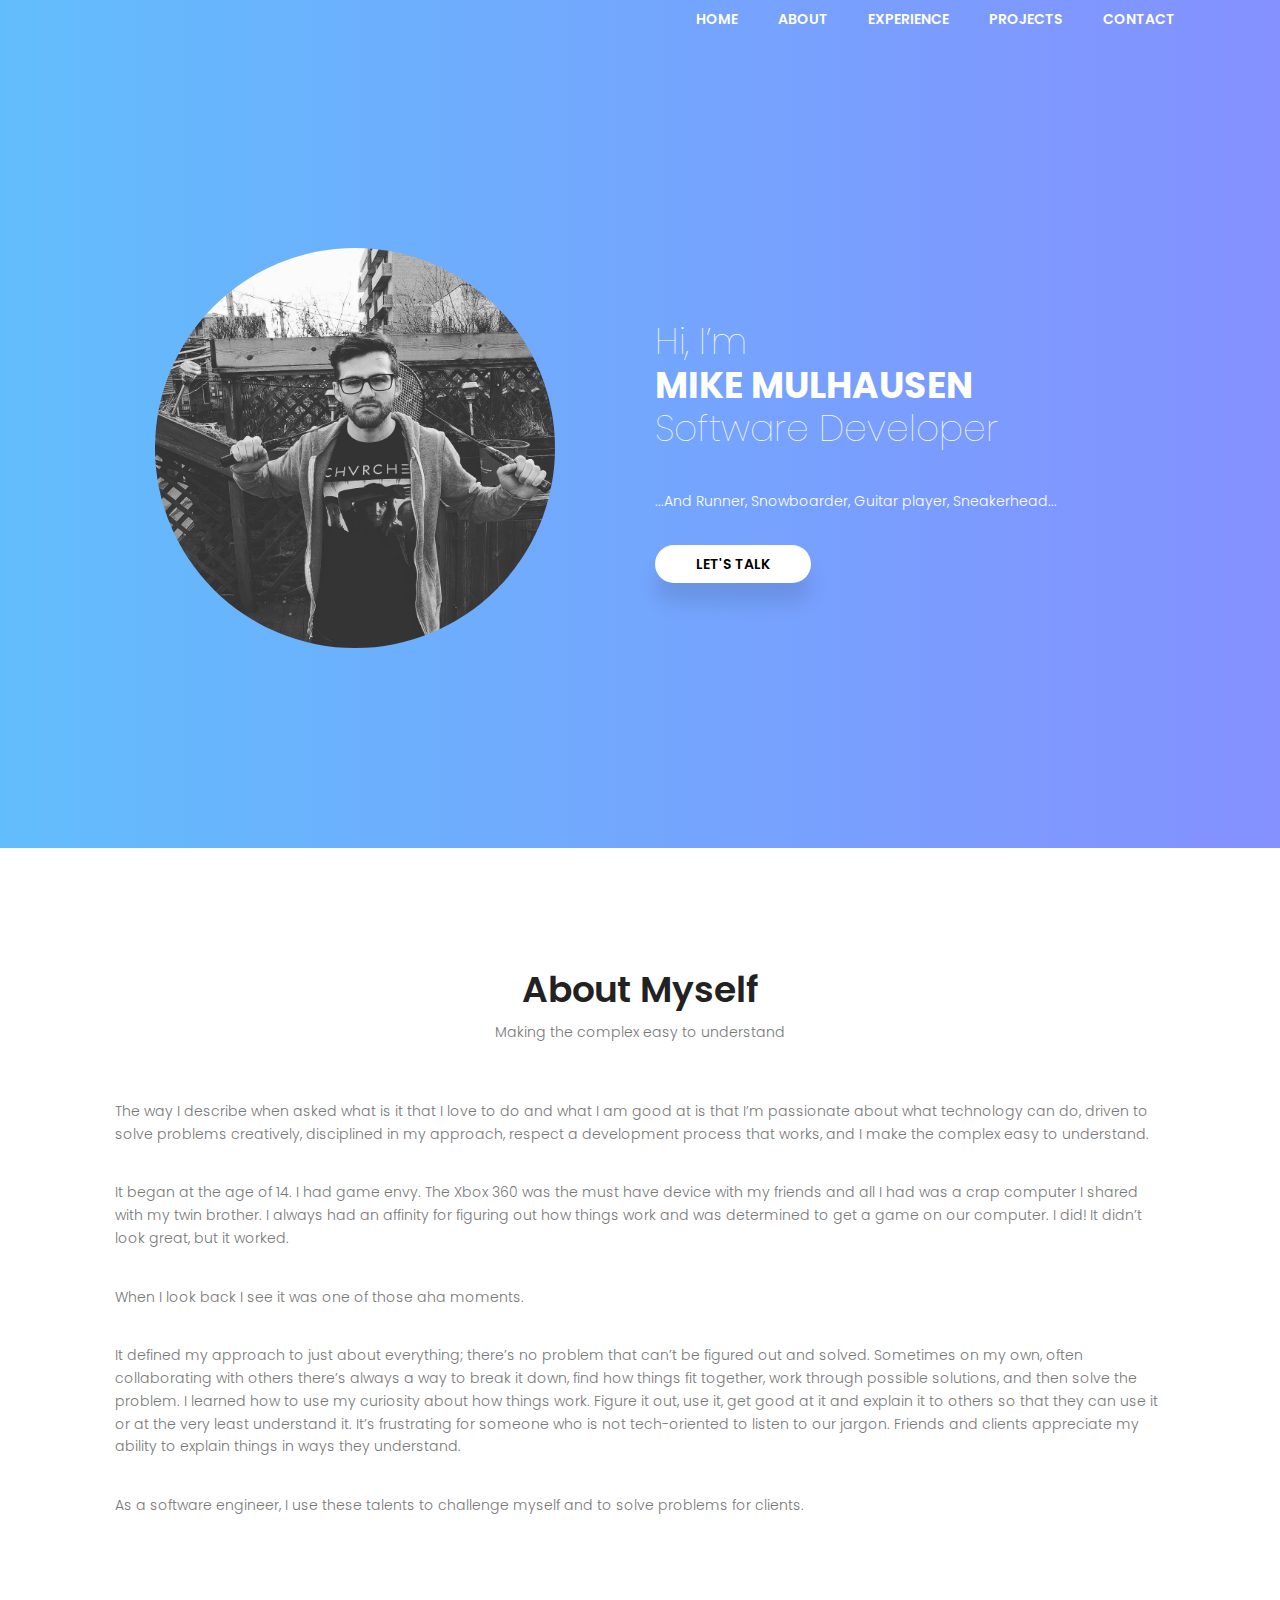
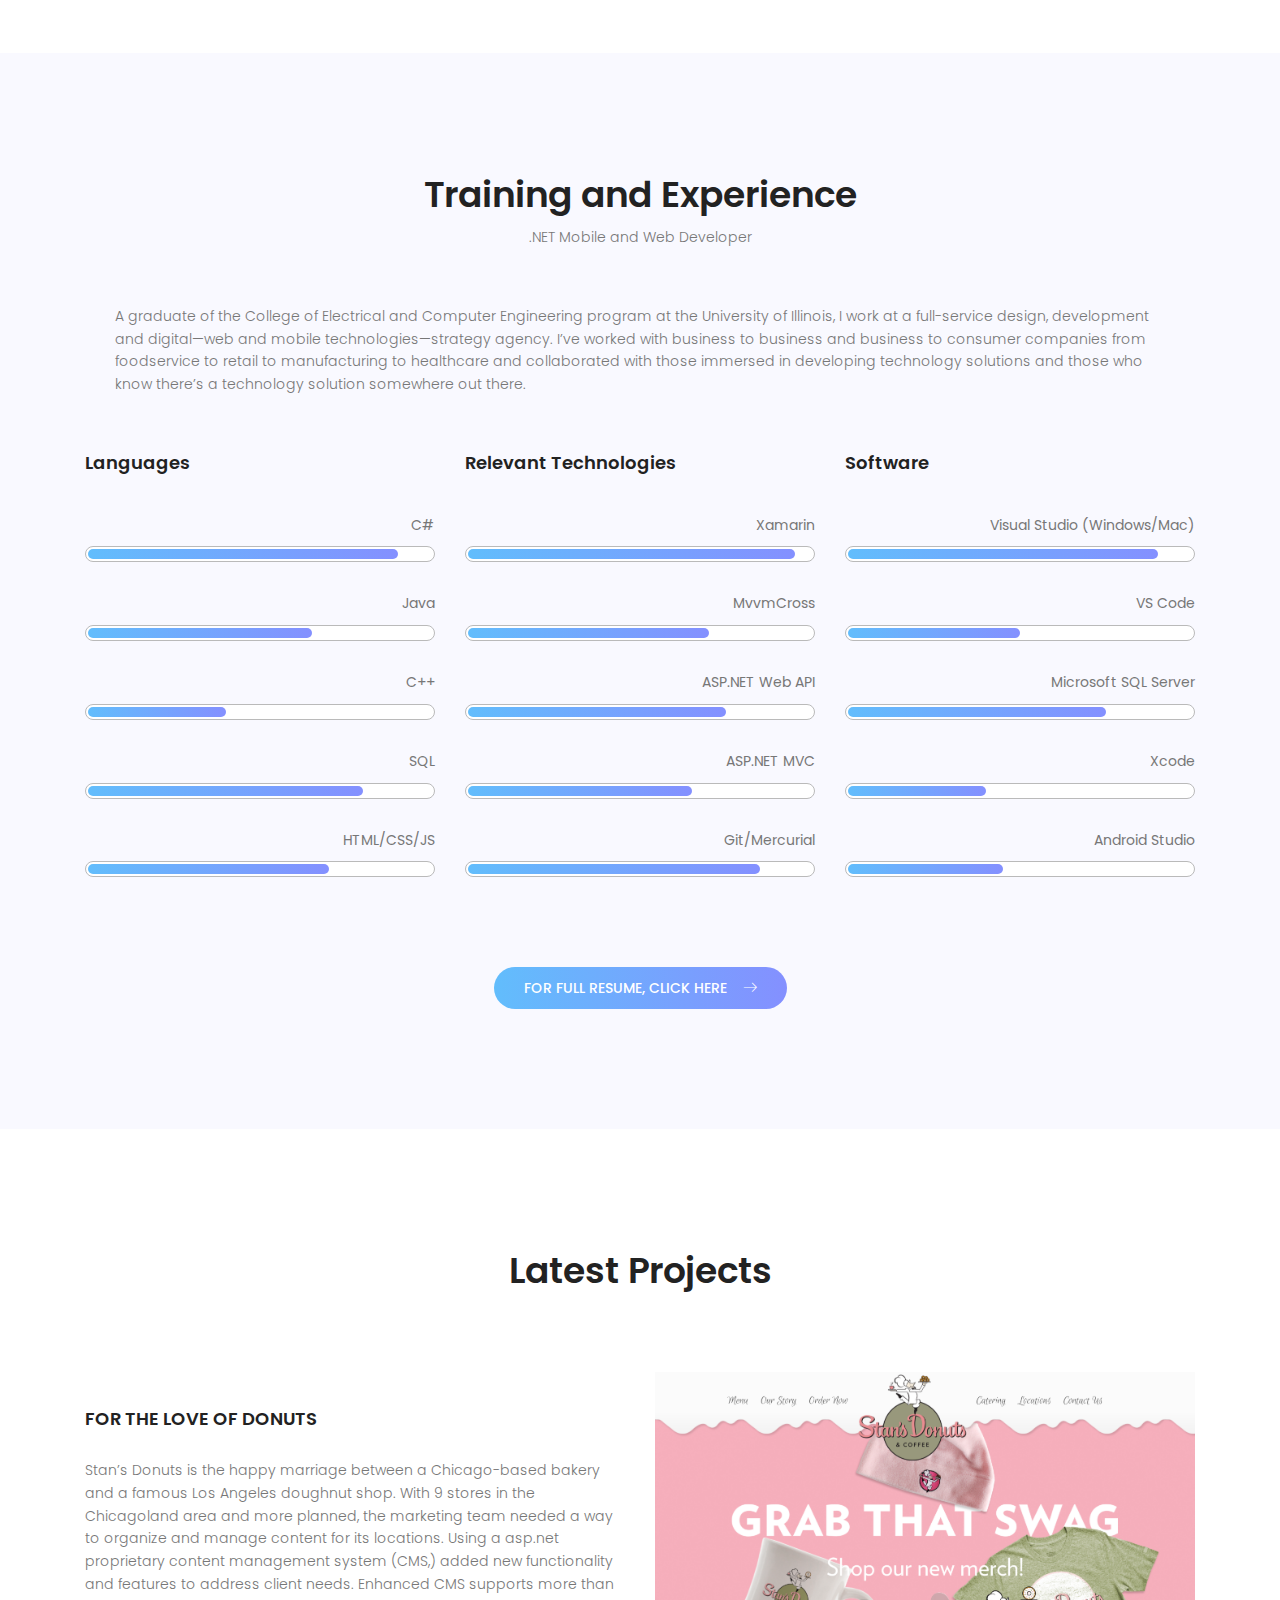
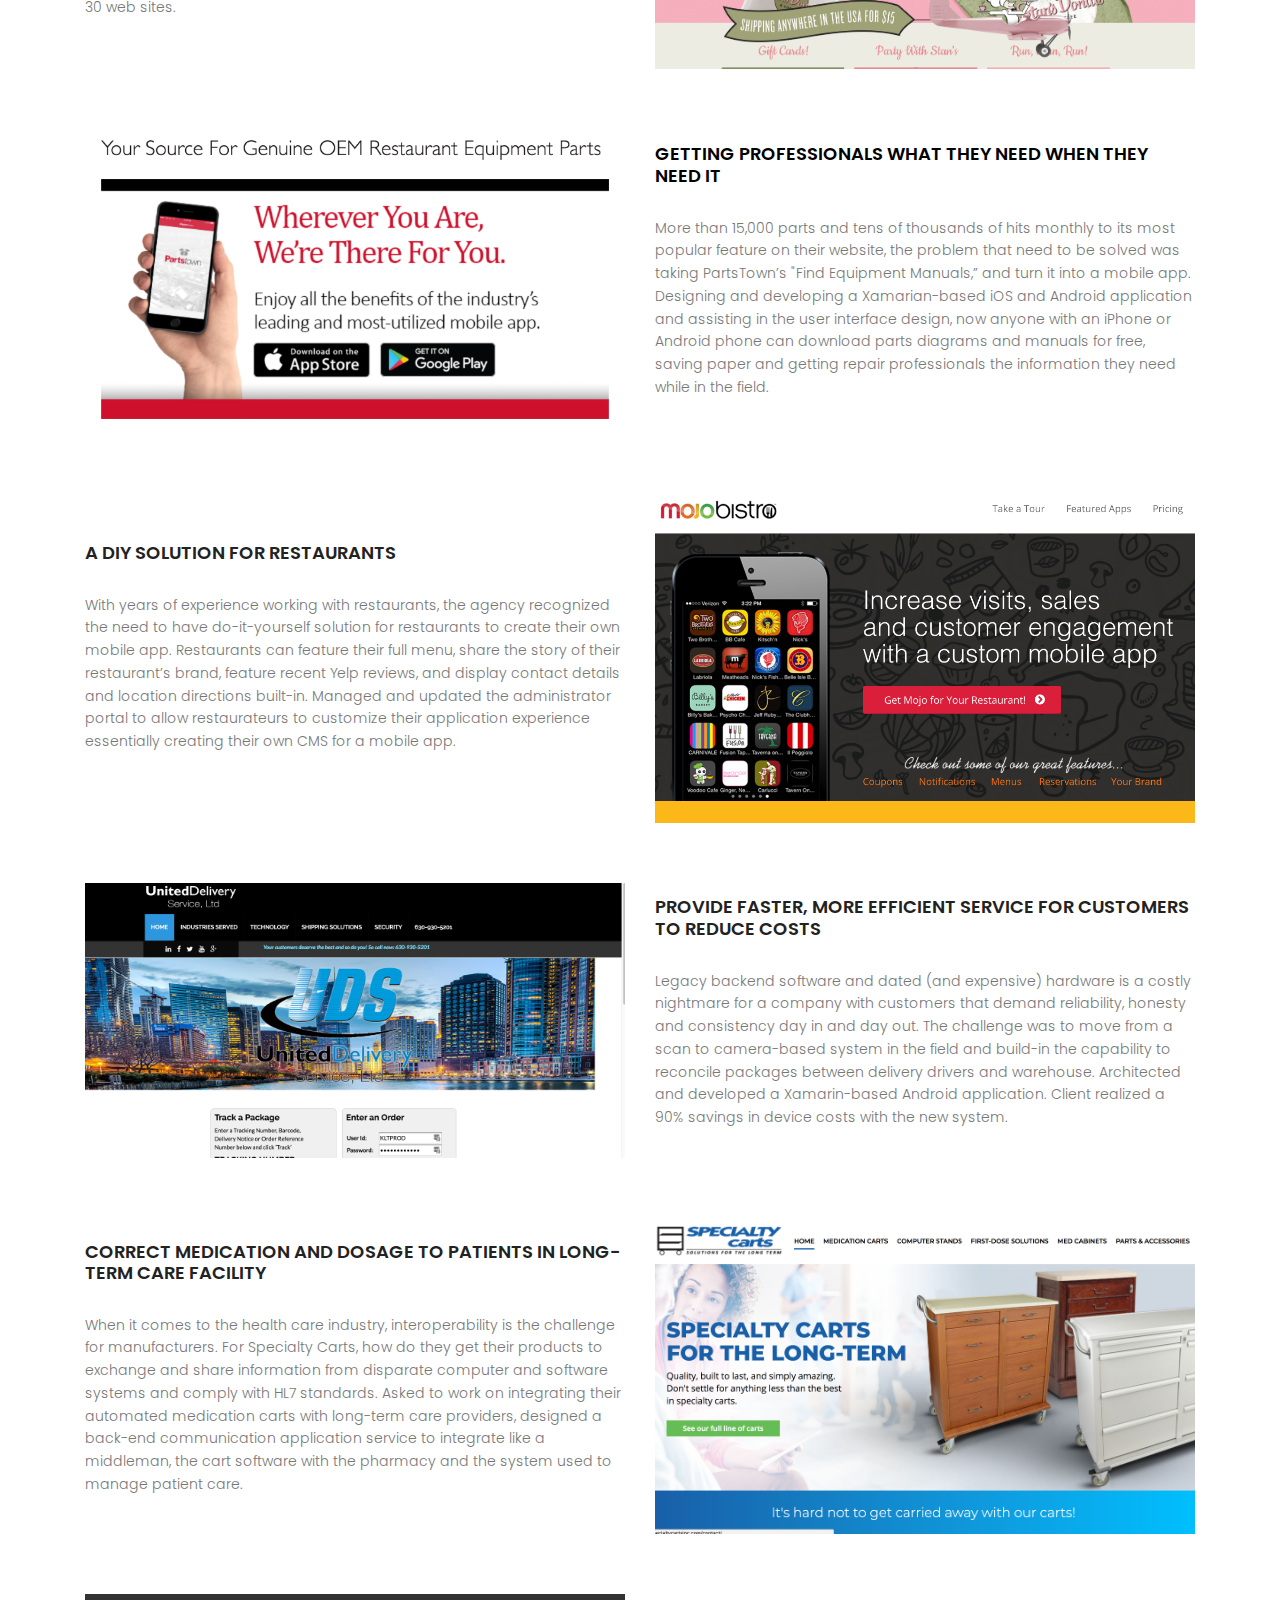
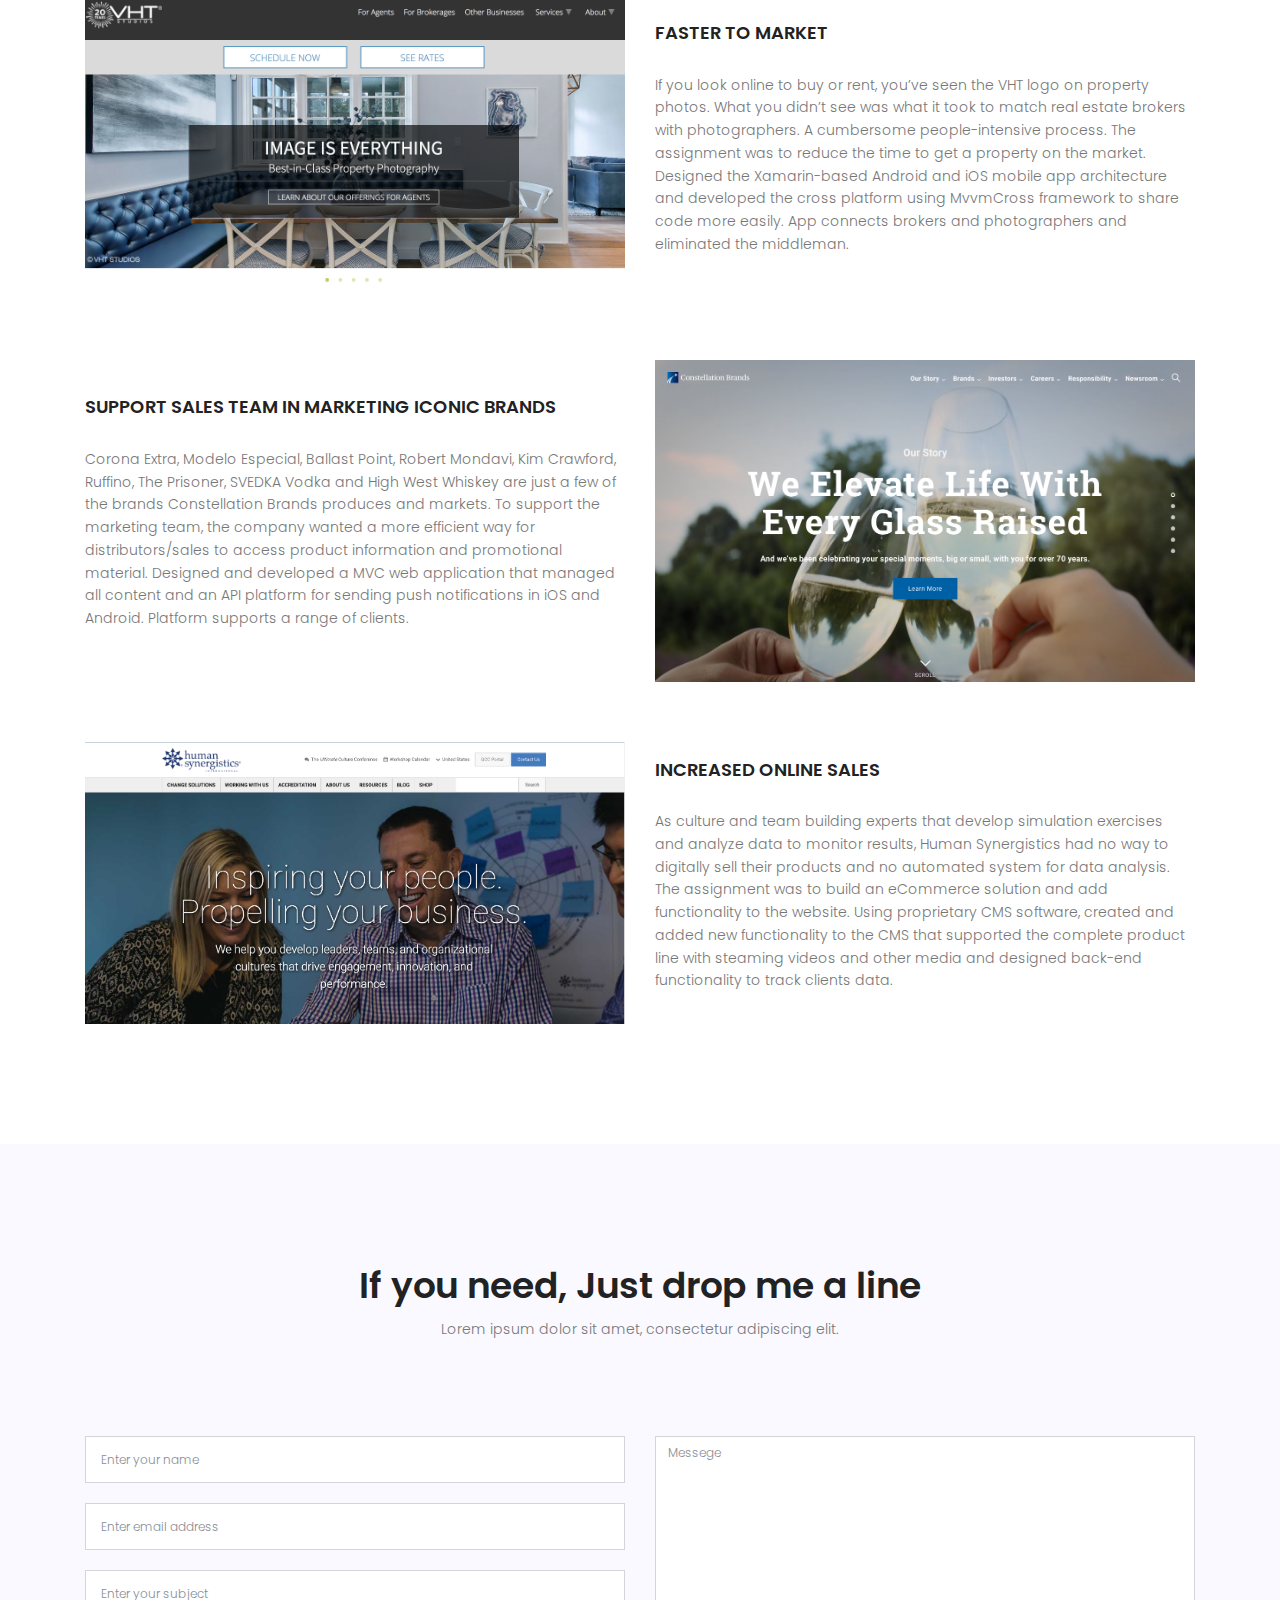
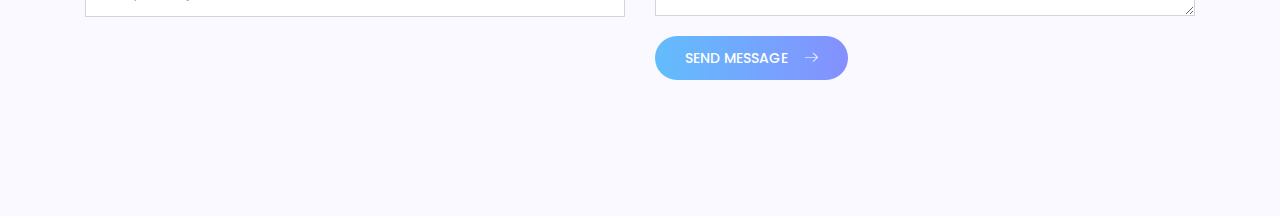
==== www/index.html @ 5121e42f "reorganize content and add app.yaml" ====
<!DOCTYPE html>
	<html lang="zxx" class="no-js">
	<head>
		<!-- Mobile Specific Meta -->
		<meta name="viewport" content="width=device-width, initial-scale=1, shrink-to-fit=no">
		<!-- Favicon-->
		<link rel="shortcut icon" href="img/fav.png">
		<!-- Author Meta -->
		<meta name="author" content="colorlib">
		<!-- Meta Description -->
		<meta name="description" content="">
		<!-- Meta Keyword -->
		<meta name="keywords" content="">
		<!-- meta character set -->
		<meta charset="UTF-8">
		<!-- Site Title -->
		<title>Resume</title>

		<link href="https://fonts.googleapis.com/css?family=Poppins:100,200,400,300,500,600,700" rel="stylesheet"> 
			<!--
			CSS
			============================================= -->
			<link rel="stylesheet" href="css/linearicons.css">
			<link rel="stylesheet" href="css/font-awesome.min.css">
			<link rel="stylesheet" href="css/bootstrap.css">
			<link rel="stylesheet" href="css/magnific-popup.css">
			<link rel="stylesheet" href="css/owl.carousel.css">
			<link rel="stylesheet" href="css/main.css">
		</head>
		<body>
			<!-- start banner Area -->
			<section class="banner-area" id="home">
				<!-- Start Header Area -->
				<header class="default-header">
					<nav class="navbar navbar-expand-lg  navbar-light">
						<div class="container">

<!--
							  <a class="navbar-brand" href="index.html">
							  	<img src="img/logo.png" alt="">
							  </a>
-->

							  <button class="navbar-toggler text-right" type="button" data-toggle="collapse" data-target="#navbarSupportedContent" aria-controls="navbarSupportedContent" aria-expanded="false" aria-label="Toggle navigation">
							    <span class="text-white lnr lnr-menu"></span>
							  </button>

							  <div class="collapse navbar-collapse justify-content-end align-items-center" id="navbarSupportedContent">
							    <ul class="navbar-nav">
									<li><a href="#home">Home</a></li>
									<li><a href="#about">About</a></li>
                                    <li><a href="#experience">Experience</a></li>
									<li><a href="#project">Projects</a></li>
									<li><a href="#contact">Contact</a></li>
								   <!-- Dropdown -->
<!--
								    <li class="dropdown">
								      <a class="dropdown-toggle" href="#" id="navbardrop" data-toggle="dropdown">
								        Pages
								      </a>
								      <div class="dropdown-menu">
								        <a class="dropdown-item" href="generic.html">Generic</a>
								        <a class="dropdown-item" href="elements.html">Elements</a>
								      </div>
								    </li>										
-->
							    </ul>
							  </div>						
						</div>
					</nav>
				</header>
				<!-- End Header Area -->				
			<div class="container">
				<div class="row justify-content-start align-items-center banner-main">
					<div class="col-lg-6 col-md-12 no-padding banner-right">
                        <div class="author-img" style="background-image: url(img/about2.jpg);"></div>
					</div>						
					<div class="col-lg-6 col-md-12 banner-left">
						<h1 class="text-white">
							Hi, I’m <br />
							<span>Mike Mulhausen</span>
                            <br />
							Software Developer					
						</h1>
						<p class="mx-auto text-white  mt-20 mb-40">
							...And Runner, Snowboarder, Guitar player, Sneakerhead...
						</p>
						<a href="#about" class="text-uppercase header-btn">Let's Talk</a>
					</div>
				</div>
			</div>
			</section>
			<!-- End banner Area -->	
			
			<!-- Start service Area -->

			<section class="service-area section-gap" id="about"> 
				<div class="container">
					<div class="row d-flex justify-content-center">
						<div class="menu-content pb-40 col-lg-8">
							<div class="title text-center">
								<h1 class="mb-10">About Myself</h1>
								<p>Making the complex easy to understand</p>
							</div>
						</div>
					</div>						
					<div class="row ml-30 mr-30">	
                        <p>
                            The way I describe when asked what is it that I love to do and what I am good at is that I’m passionate about what technology can do, driven to solve problems creatively, disciplined in my approach, respect a development process that works, and I make the complex easy to understand.
                        </p>
                        <p class="mt-20">
                            It began at the age of 14. I had game envy. The Xbox 360 was the must have device with my friends and all I had was a crap computer I shared with my twin brother. I always had an affinity for figuring out how things work and was determined to get a game on our computer. I did! It didn’t look great, but it worked.
                        </p>
                        <p class="mt-20">
                            When I look back I see it was one of those aha moments.
                        </p>
                        <p class="mt-20">
                            It defined my approach to just about everything; there’s no problem that can’t be figured out and solved. Sometimes on my own, often collaborating with others there’s always a way to break it down, find how things fit together, work through possible solutions, and then solve the problem. I learned how to use my curiosity about how things work. Figure it out, use it, get good at it and explain it to others so that they can use it or at the very least understand it. It’s frustrating for someone who is not tech-oriented to listen to our jargon. Friends and clients appreciate my ability to explain things in ways they understand.
                        </p>
                        <p class="mt-20">
                            As a software engineer, I use these talents to challenge myself and to solve problems for clients.
                        </p>
					</div>
				</div>	
			</section>

			<!-- End service Area -->
			
			<!-- Start about Area -->
			<section class="about-area section-gap" id="experience">
				<div class="container">
					<div class="row d-flex justify-content-center">
						<div class="menu-content pb-40 col-lg-8">
							<div class="title text-center">
								<h1 class="mb-10">Training and Experience</h1>
								<p>.NET Mobile and Web Developer</p>
							</div>
						</div>
					</div>
                    <div class="row pb-40 ml-30 mr-30">
                        <p>
                            A graduate of the College of Electrical and Computer Engineering program at the University of Illinois, I work at a full-service design, development and digital—web and mobile technologies—strategy agency. I’ve worked with business to business and business to consumer companies from foodservice to retail to manufacturing to healthcare and collaborated with those immersed in developing technology solutions and those who know there’s a technology solution somewhere out there.
                        </p>
                    </div>
					<div class="row pb-40">
						<div class="col-lg-4 about-left">
							
							<h4 class="pb-40">Languages</h4>
				                <div class="skillbar" data-percent="90%">
				                    <div class="skill-bar-percent">C#</div>
				                    <div class="skillwrap">
				                    	<div class="skillbar-bar" style="width: 90%;"></div>
				                    </div>
				                </div>

				                <div class="skillbar" data-percent="65%">
				                    <div class="skill-bar-percent">Java</div>
				                    <div class="skillwrap">
				                    	<div class="skillbar-bar" style="width: 65%;"></div>
									</div>
				                </div>

				                <div class="skillbar" data-percent="40%">
				                    <div class="skill-bar-percent">C++</div>
				                    <div class="skillwrap">
				                    	<div class="skillbar-bar" style="width: 40%;"></div>
									</div>
				                </div>

				                <div class="skillbar" data-percent="80%">
				                    <div class="skill-bar-percent">SQL</div>
				                    <div class="skillwrap">
				                    	<div class="skillbar-bar" style="width: 80%;"></div>
									</div>
				                </div>

				                <div class="skillbar" data-percent="70%">
				                    <div class="skill-bar-percent">HTML/CSS/JS</div>
				                    <div class="skillwrap">
				                    	<div class="skillbar-bar" style="width: 70%;"></div>
									</div>
				                </div>				                
						</div>
                        <div class="col-lg-4 about-left">
							<h4 class="pb-40">Relevant Technologies</h4>
				                <div class="skillbar" data-percent="95%">
				                    <div class="skill-bar-percent">Xamarin</div>
				                    <div class="skillwrap">
				                    	<div class="skillbar-bar" style="width: 95%;"></div>
				                    </div>
				                </div>

				                <div class="skillbar" data-percent="70%">
				                    <div class="skill-bar-percent">MvvmCross</div>
				                    <div class="skillwrap">
				                    	<div class="skillbar-bar" style="width: 70%;"></div>
									</div>
				                </div>

				                <div class="skillbar" data-percent="75%">
				                    <div class="skill-bar-percent">ASP.NET Web API</div>
				                    <div class="skillwrap">
				                    	<div class="skillbar-bar" style="width: 75%;"></div>
									</div>
				                </div>

				                <div class="skillbar" data-percent="65%">
				                    <div class="skill-bar-percent">ASP.NET MVC</div>
				                    <div class="skillwrap">
				                    	<div class="skillbar-bar" style="width: 65%;"></div>
									</div>
				                </div>

				                <div class="skillbar" data-percent="85%">
				                    <div class="skill-bar-percent">Git/Mercurial</div>
				                    <div class="skillwrap">
				                    	<div class="skillbar-bar" style="width: 85%;"></div>
									</div>
				                </div>				                
						</div>
                        <div class="col-lg-4 about-left">
							<h4 class="pb-40">Software</h4>
				                <div class="skillbar" data-percent="90%">
				                    <div class="skill-bar-percent">Visual Studio (Windows/Mac)</div>
				                    <div class="skillwrap">
				                    	<div class="skillbar-bar" style="width: 90%;"></div>
				                    </div>
				                </div>

				                <div class="skillbar" data-percent="50%">
				                    <div class="skill-bar-percent">VS Code</div>
				                    <div class="skillwrap">
				                    	<div class="skillbar-bar" style="width: 50%;"></div>
									</div>
				                </div>

				                <div class="skillbar" data-percent="75%">
				                    <div class="skill-bar-percent">Microsoft SQL Server</div>
				                    <div class="skillwrap">
				                    	<div class="skillbar-bar" style="width: 75%;"></div>
									</div>
				                </div>

				                <div class="skillbar" data-percent="40%">
				                    <div class="skill-bar-percent">Xcode</div>
				                    <div class="skillwrap">
				                    	<div class="skillbar-bar" style="width: 40%;"></div>
									</div>
				                </div>

				                <div class="skillbar" data-percent="45%">
				                    <div class="skill-bar-percent">Android Studio</div>
				                    <div class="skillwrap">
				                    	<div class="skillbar-bar" style="width: 45%;"></div>
									</div>
				                </div>				                
						</div>
<!--
						<div class="col-lg-6 about-right justify-content-end d-flex">
							<div class="myself-wrap">
								<img class="img-fluid" src="img/about-img.jpg" alt="">
								<div class="desc">
									<h4>Tonnie Johnson</h4>
									<p class="pb-10">Interactive Designer</p>
									<p><span class="lnr lnr-phone"></span> (012) +88 017 635 9754</p>
									<p><span class="lnr lnr-envelope"></span> tonnie_johnson@gmail.com</p>
									<a class="mt-30 text-uppercase talk-btn" href="#">Hire Me</span></a>
								</div>
							</div>
						</div>
-->
					</div>
                    <div class="row justify-content-center">
                        <a href="Mike_Mulhausen_web_resume.pdf" class="primary-btn mt-20">For full resume, Click here<span class="lnr lnr-arrow-right"></span></a>
                    </div>
				</div>	
			</section>
			<!-- End about Area -->
			
			<!-- Start qualification Area -->
<!--
			<section class="qualification-area pt-100 pb-80">
				<div class="container">
					<div class="row d-flex justify-content-center">
						<div class="menu-content pb-20 col-lg-8">
							<div class="title text-center">
								<h1 class="mb-10">My Qualifications</h1>
								<p>Lorem ipsum dolor sit amet, consectetur adipiscing elit.</p>
							</div>
						</div>
					</div>							
					<div class="row d-flex justify-content-center">
						<div class="col-lg-12 col-md-12 qty-left">
							<div class="single-qly">
								<h3 class="text-uppercase">KeyLimeTie</h3>
								<p>June 2013 to Present</p>
								<h4 class="pt-20 pb-20">Software Engineer</h4>
								<p>
									Lorem ipsum dolor sit amet, consectetur adipiscing elit, sed do eiusmod tempor incididunt ut labore et dolore magna aliqua.
								</p>							
							</div>
							<div class="btm-border d-block mx-auto"></div>								
							<div class="single-qly">
								<h4 class="pb-20">Bachelors in Computer Engineering</h4>
								<p><b>Session</b>: 2009-13</p>															
							</div>								
						</div>					
					</div>
				</div>	
			</section>
-->
			<!-- End qualification Area -->
			
			<!-- Start project Area -->
			<section class="project-area section-gap" id="project">
				<div class="container">
					<div class="row d-flex justify-content-center">
						<div class="menu-content pb-70 col-lg-8">
							<div class="title text-center">
								<h1 class="mb-10">Latest Projects</h1>
							</div>
						</div>
					</div>					
					<div class="row single-project pb-60">
                        <div class="col-lg-6 my-auto">
                            <h4 class="pb-30">FOR THE LOVE OF DONUTS</h4>
                            <p>
                                Stan’s Donuts is the happy marriage between a Chicago-based bakery and a famous Los Angeles doughnut shop. With 9 stores in the Chicagoland area and more planned, the marketing team needed a way to organize and manage content for its locations. Using a asp.net proprietary content management system (CMS,) added new functionality and features to address client needs. Enhanced CMS supports more than 30 web sites. 
                            </p>
                        </div>
                        <div class="col-lg-6">
                            <img class="img-fluid" src="img/stans.png" alt="">
                        </div>
                    </div>
                    <div class="row flex-column-reverse flex-lg-row single-project pb-60">
                        <div class="col-lg-6">
                            <img class="img-fluid" src="img/partstown.png" alt="">
                        </div>
                        <div class="col-lg-6 my-auto">
                            <h4 class="pb-30"><a href="#">GETTING PROFESSIONALS WHAT THEY NEED WHEN THEY NEED IT</a></h4>
                            <p>
                                More than 15,000 parts and tens of thousands of hits monthly to its most popular feature on their website, the problem that need to be solved was taking PartsTown’s "Find Equipment Manuals,” and turn it into a mobile app. Designing and developing a Xamarian-based iOS and Android application and assisting in the user interface design, now anyone with an iPhone or Android phone can download parts diagrams and manuals for free, saving paper and getting repair professionals the information they need while in the field. 
                            </p>
                        </div>
                    </div>
                    <div class="row single-project pb-60">
                        <div class="col-lg-6 my-auto">
                            <h4 class="pb-30">A DIY SOLUTION FOR RESTAURANTS</h4>
                            <p>
                                With years of experience working with restaurants, the agency recognized the need to have do-it-yourself solution for restaurants to create their own mobile app. Restaurants can feature their full menu, share the story of their restaurant’s brand, feature recent Yelp reviews, and display contact details and location directions built-in. Managed and updated the administrator portal to allow restaurateurs to customize their application experience essentially creating their own CMS for a mobile app. 
                            </p>
                        </div>
                        <div class="col-lg-6">
                            <img class="img-fluid" src="img/mojo.png" alt="">
                        </div>
                    </div>
                    <div class="row flex-column-reverse flex-lg-row single-project pb-60">
                        <div class="col-lg-6">
                            <img class="img-fluid" src="img/uds.png" alt="">
                        </div>
                        <div class="col-lg-6 my-auto">
                            <h4 class="pb-30">PROVIDE FASTER, MORE EFFICIENT SERVICE FOR CUSTOMERS TO REDUCE COSTS</h4>
                            <p>
                                Legacy backend software and dated (and expensive) hardware is a costly nightmare for a company with customers that demand reliability, honesty and consistency day in and day out. The challenge was to move from a scan to camera-based system in the field and build-in the capability to reconcile packages between delivery drivers and warehouse. Architected and developed a Xamarin-based Android application.  Client realized a 90% savings in device costs with the new system.
                            </p>
                        </div>
                    </div>
                    <div class="row single-project pb-60">
                        <div class="col-lg-6 my-auto">
                            <h4 class="pb-30">CORRECT MEDICATION AND DOSAGE TO PATIENTS IN LONG-TERM CARE FACILITY</h4>
                            <p>
                                When it comes to the health care industry, interoperability is the challenge for manufacturers. For Specialty Carts, how do they get their products to exchange and share information from disparate computer and software systems and comply with HL7 standards. Asked to work on integrating their automated medication carts with long-term care providers, designed a back-end communication application service to integrate like a middleman, the cart software with the pharmacy and the system used to manage patient care. 
                            </p>
                        </div>
                        <div class="col-lg-6">
                            <img class="img-fluid" src="img/specialty.png" alt="">
                        </div>
                    </div>
                    <div class="row flex-column-reverse flex-lg-row single-project pb-60">
                        <div class="col-lg-6">
                            <img class="img-fluid" src="img/vht.png" alt="">
                        </div>
                        <div class="col-lg-6 my-auto">
                            <h4 class="pb-30">FASTER TO MARKET</h4>
                            <p>
                                If you look online to buy or rent, you’ve seen the VHT logo on property photos. What you didn’t see was what it took to match real estate brokers with photographers. A cumbersome people-intensive process. The assignment was to reduce the time to get a property on the market. Designed the Xamarin-based Android and iOS mobile app architecture and developed the cross platform using MvvmCross framework to share code more easily. App connects brokers and photographers and eliminated the middleman. 
                            </p>
                        </div>
                    </div>
                    <div class="row single-project pb-60">
                        <div class="col-lg-6 my-auto">
                            <h4 class="pb-30">SUPPORT SALES TEAM IN MARKETING ICONIC BRANDS</h4>
                            <p>
                                Corona Extra, Modelo Especial, Ballast Point, Robert Mondavi, Kim Crawford, Ruffino, The Prisoner, SVEDKA Vodka and High West Whiskey are just a few of the brands Constellation Brands produces and markets. To support the marketing team, the company wanted a more efficient way for distributors/sales to access product information and promotional material. Designed and developed a MVC web application that managed all content and an API platform for sending push notifications in iOS and Android. Platform supports a range of clients. 
                            </p>
                        </div>
                        <div class="col-lg-6">
                            <img class="img-fluid" src="img/constellation.png" alt="">
                        </div>
                    </div>
                    <div class="row flex-column-reverse flex-lg-row single-project">
                        <div class="col-lg-6">
                            <img class="img-fluid" src="img/hsi.png" alt="">
                        </div>
                        <div class="col-lg-6 my-auto">
                            <h4 class="pb-30">INCREASED ONLINE SALES</h4>
                            <p>
                                As culture and team building experts that develop simulation exercises and analyze data to monitor results, Human Synergistics had no way to digitally sell their products and no automated system for data analysis. The assignment was to build an eCommerce solution and add functionality to the website. Using proprietary CMS software, created and added new functionality to the CMS that supported the complete product line with steaming videos and other media and designed back-end functionality to track clients data. 
                            </p>
                        </div>
                    </div>
<!--
                    <div class="row">
						<div class="col-lg-6 project-left">
							<div class="single-project align-middle pb-100">
								<img class="img-fluid" src="img/uds.png" alt="">
								<h4 class="pt-100 pb-30"><a href="#">United Delivery Service Android App</a></h4>
								<p>
									Using Xamarin, I architected and developed an Android application for the delivery company UDS to replace their legacy scanner devices. Not only is it faster and more efficient than the legacy appliction, but it helped reduce device costs by 90%.
								</p>
							</div>
							<div class="single-project">
								<img class="img-fluid" src="img/partstown.png" alt="">
								<h4 class="pt-100 pb-30"><a href="#">Parts Town iOS/Android App</a></h4>
								<p>
									Parts Town is an OEM parts reseller and distributor that wanted to move to the mobile space. I helped build their Android and iOS app that allowed their customers to search and buy parts for their restaurant equipment. This application has been dowloaded by more than 10,000 users.
								</p>
							</div>							
						</div>
						<div class="col-lg-6 project-right">
							<div class="single-project">
								<h4 class="pt-30 pb-30"><a href="#">Stan's Donuts Website</a></h4>
								<p class=" pb-100">
									Stan's Donuts is a Chicago based bakery with 9 locations in the area. My job was to manage their website, adding new functionality and features to meet the client's needs.  
								</p>								
								<img class="img-fluid" src="img/stans.png" alt="">
							</div>
							<div class="single-project">
								<h4 class="pt-100 pb-30"><a href="#">Human Synergistics Shop</a></h4>
								<p class=" pb-30">
									Human Synergistics needed a digital platform to sell their products. I built a custom ecommerce solution using our proprietary CMS to support their product line, which included streaming videos.
								</p>
								<img class="img-fluid" src="img/hsi.png" alt="">								
							</div>								
						</div>
					</div>
-->
				</div>	
			</section>
			<!-- End project Area -->
			
			<!-- Start feature Area -->
<!--
			<section class="feature-area pt-100">
				<div class="container">
					<div class="row d-flex justify-content-center">
						<div class="menu-content pb-70 col-lg-8">
							<div class="title text-center">
								<h1 class="mb-10">Some Features that Made us Unique</h1>
								<p>Who are in extremely love with eco friendly system.</p>
							</div>
						</div>
					</div>						
					<div class="row">
						<div class="col-lg-4 col-md-6 ">
							<div class="single-feature mb-30">
								<div class="title d-flex flex-row pb-20">
									<span class="lnr lnr-user"></span>
									<h4><a href="#">Expert Technicians</a></h4>
								</div>
								<p>
									Usage of the Internet is becoming more common due to rapid advancement of technology and power.
								</p>							
							</div>							
						</div>
						<div class="col-lg-4 col-md-6 ">
							<div class="single-feature mb-30">
								<div class="title d-flex flex-row pb-20">
									<span class="lnr lnr-license"></span>
									<h4><a href="#">Professional Service</a></h4>
								</div>
								<p>
									Usage of the Internet is becoming more common due to rapid advancement of technology and power.
								</p>							
							</div>							
						</div>
						<div class="col-lg-4 col-md-6 ">
							<div class="single-feature mb-30">
								<div class="title d-flex flex-row pb-20">
									<span class="lnr lnr-phone"></span>
									<h4><a href="#">Great Support</a></h4>
								</div>
								<p>
									Usage of the Internet is becoming more common due to rapid advancement of technology and power.
								</p>							
							</div>							
						</div>
						<div class="col-lg-4 col-md-6 ">
							<div class="single-feature">
								<div class="title d-flex flex-row pb-20">
									<span class="lnr lnr-rocket"></span>
									<h4><a href="#">Technical Skills</a></h4>
								</div>
								<p>
									Usage of the Internet is becoming more common due to rapid advancement of technology and power.
								</p>							
							</div>							
						</div>
						<div class="col-lg-4 col-md-6 ">
							<div class="single-feature">
								<div class="title d-flex flex-row pb-20">
									<span class="lnr lnr-diamond"></span>
									<h4><a href="#">Highly Recomended</a></h4>
								</div>
								<p>
									Usage of the Internet is becoming more common due to rapid advancement of technology and power.
								</p>							
							</div>							
						</div>
						<div class="col-lg-4 col-md-6 ">
							<div class="single-feature">
								<div class="title d-flex flex-row pb-20">
									<span class="lnr lnr-bubble"></span>
									<h4><a href="#">Positive Reviews</a></h4>
								</div>
								<p>
									Usage of the Internet is becoming more common due to rapid advancement of technology and power.
								</p>							
							</div>							
						</div>																					
					</div>
				</div>	
			</section>
-->
			<!-- End feature Area -->
							
			<!-- start contact Area -->		
			<section class="contact-area section-gap" id="contact">
				<div class="container">
					<div class="row d-flex justify-content-center">
						<div class="menu-content pb-20 col-lg-8">
							<div class="title text-center">
								<h1 class="mb-10">If you need, Just drop me a line</h1>
								<p>Lorem ipsum dolor sit amet, consectetur adipiscing elit.</p>
							</div>
						</div>
					</div>										
					<form class="form-area mt-60" id="myForm" action="mail.php" method="post" class="contact-form text-right">
						<div class="row">	
						<div class="col-lg-6 form-group">
							<input name="name" placeholder="Enter your name" onfocus="this.placeholder = ''" onblur="this.placeholder = 'Enter your name'" class="common-input mb-20 form-control" required="" type="text">
						
							<input name="email" placeholder="Enter email address" pattern="[A-Za-z0-9._%+-]+@[A-Za-z0-9.-]+\.[A-Za-z]{1,63}$" onfocus="this.placeholder = ''" onblur="this.placeholder = 'Enter email address'" class="common-input mb-20 form-control" required="" type="email">

							<input name="subject" placeholder="Enter your subject" onfocus="this.placeholder = ''" onblur="this.placeholder = 'Enter your subject'" class="common-input mb-20 form-control" required="" type="text">
						</div>
						<div class="col-lg-6 form-group">
							<textarea class="common-textarea mt-10 form-control" name="message" placeholder="Messege" onfocus="this.placeholder = ''" onblur="this.placeholder = 'Messege'" required=""></textarea>
							<button class="primary-btn mt-20">Send Message<span class="lnr lnr-arrow-right"></span></button>
							<div class="alert-msg">								
						</div>
						</div></div>
					</form>						
					
				</div>	
			</section>
			<!-- end contact Area -->		
			
			<!-- start footer Area -->		
<!--
			<footer class="footer-area section-gap">
				<div class="container">
					<div class="row">
						<div class="col-lg-5  col-md-6 col-sm-6">
							<div class="single-footer-widget">
								<h6>About Us</h6>
								<p>
									Lorem ipsum dolor sit amet, consectetur adipisicing elit, sed do eiusmod tempor incididunt ut labore dolore magna aliqua.
								</p>

            		<p class="footer-text">Copyright &copy;<script>document.write(new Date().getFullYear());</script> All rights reserved | This template is made with <i class="fa fa-heart-o" aria-hidden="true"></i> by <a href="https://colorlib.com" target="_blank">Colorlib</a></p>

							</div>
						</div>
						<div class="col-lg-5  col-md-6 col-sm-6">
							<div class="single-footer-widget">
								<h6>Newsletter</h6>
								<p>Stay update with our latest</p>
								<div class="" id="mc_embed_signup">

										<form target="_blank" novalidate="true" action="https://spondonit.us12.list-manage.com/subscribe/post?u=1462626880ade1ac87bd9c93a&amp;id=92a4423d01" method="get" class="form-inline">

										<div class="d-flex flex-row">

											<input class="form-control" name="EMAIL" placeholder="Enter Email" onfocus="this.placeholder = ''" onblur="this.placeholder = 'Enter Email '" required="" type="email">


				                            	<button class="click-btn btn btn-default"><i class="fa fa-long-arrow-right" aria-hidden="true"></i></button>
				                            	<div style="position: absolute; left: -5000px;">
													<input name="b_36c4fd991d266f23781ded980_aefe40901a" tabindex="-1" value="" type="text">
												</div>
				                          	
											 <div class="col-lg-4 col-md-4">
												<button class="bb-btn btn"><span class="lnr lnr-arrow-right"></span></button>
											</div>  
										</div>		
										<div class="info"></div>
										</form>
								</div>
								</div>
						</div>							
						<div class="col-lg-2 col-md-6 col-sm-6 social-widget">
							<div class="single-footer-widget">
								<h6>Follow Us</h6>
								<p>Let us be social</p>
								<div class="footer-social d-flex align-items-center">
									<a href="#"><i class="fa fa-facebook"></i></a>
									<a href="#"><i class="fa fa-twitter"></i></a>
									<a href="#"><i class="fa fa-dribbble"></i></a>
									<a href="#"><i class="fa fa-behance"></i></a>
								</div>
							</div>
						</div>							
					</div>
				</div>
			</footer>	
-->
			<!-- End footer Area -->			

			<script src="js/vendor/jquery-2.2.4.min.js"></script>
			<script src="https://cdnjs.cloudflare.com/ajax/libs/popper.js/1.11.0/umd/popper.min.js" integrity="sha384-b/U6ypiBEHpOf/4+1nzFpr53nxSS+GLCkfwBdFNTxtclqqenISfwAzpKaMNFNmj4" crossorigin="anonymous"></script>
			<script src="js/vendor/bootstrap.min.js"></script>
			<script src="js/jquery.ajaxchimp.min.js"></script>
			<script src="js/jquery.magnific-popup.min.js"></script>
			<script src="js/parallax.min.js"></script>			
			<script src="js/owl.carousel.min.js"></script>			
			<script src="js/jquery.sticky.js"></script>

			<script src="js/main.js"></script>	
		</body>
	</html>
---- www/css/linearicons.css ----
@font-face {
	font-family: 'Linearicons-Free';
	src:url('../fonts/Linearicons-Free.eot?w118d');
	src:url('../fonts/Linearicons-Free.eot?#iefixw118d') format('embedded-opentype'),
		url('../fonts/Linearicons-Free.woff2?w118d') format('woff2'),
		url('../fonts/Linearicons-Free.woff?w118d') format('woff'),
		url('../fonts/Linearicons-Free.ttf?w118d') format('truetype'),
		url('../fonts/Linearicons-Free.svg?w118d#Linearicons-Free') format('svg');
	font-weight: normal;
	font-style: normal;
}

.lnr {
	font-family: 'Linearicons-Free';
	speak: none;
	font-style: normal;
	font-weight: normal;
	font-variant: normal;
	text-transform: none;
	line-height: 1;

	/* Better Font Rendering =========== */
	-webkit-font-smoothing: antialiased;
	-moz-osx-font-smoothing: grayscale;
}

.lnr-home:before {
	content: "\e800";
}
.lnr-apartment:before {
	content: "\e801";
}
.lnr-pencil:before {
	content: "\e802";
}
.lnr-magic-wand:before {
	content: "\e803";
}
.lnr-drop:before {
	content: "\e804";
}
.lnr-lighter:before {
	content: "\e805";
}
.lnr-poop:before {
	content: "\e806";
}
.lnr-sun:before {
	content: "\e807";
}
.lnr-moon:before {
	content: "\e808";
}
.lnr-cloud:before {
	content: "\e809";
}
.lnr-cloud-upload:before {
	content: "\e80a";
}
.lnr-cloud-download:before {
	content: "\e80b";
}
.lnr-cloud-sync:before {
	content: "\e80c";
}
.lnr-cloud-check:before {
	content: "\e80d";
}
.lnr-database:before {
	content: "\e80e";
}
.lnr-lock:before {
	content: "\e80f";
}
.lnr-cog:before {
	content: "\e810";
}
.lnr-trash:before {
	content: "\e811";
}
.lnr-dice:before {
	content: "\e812";
}
.lnr-heart:before {
	content: "\e813";
}
.lnr-star:before {
	content: "\e814";
}
.lnr-star-half:before {
	content: "\e815";
}
.lnr-star-empty:before {
	content: "\e816";
}
.lnr-flag:before {
	content: "\e817";
}
.lnr-envelope:before {
	content: "\e818";
}
.lnr-paperclip:before {
	content: "\e819";
}
.lnr-inbox:before {
	content: "\e81a";
}
.lnr-eye:before {
	content: "\e81b";
}
.lnr-printer:before {
	content: "\e81c";
}
.lnr-file-empty:before {
	content: "\e81d";
}
.lnr-file-add:before {
	content: "\e81e";
}
.lnr-enter:before {
	content: "\e81f";
}
.lnr-exit:before {
	content: "\e820";
}
.lnr-graduation-hat:before {
	content: "\e821";
}
.lnr-license:before {
	content: "\e822";
}
.lnr-music-note:before {
	content: "\e823";
}
.lnr-film-play:before {
	content: "\e824";
}
.lnr-camera-video:before {
	content: "\e825";
}
.lnr-camera:before {
	content: "\e826";
}
.lnr-picture:before {
	content: "\e827";
}
.lnr-book:before {
	content: "\e828";
}
.lnr-bookmark:before {
	content: "\e829";
}
.lnr-user:before {
	content: "\e82a";
}
.lnr-users:before {
	content: "\e82b";
}
.lnr-shirt:before {
	content: "\e82c";
}
.lnr-store:before {
	content: "\e82d";
}
.lnr-cart:before {
	content: "\e82e";
}
.lnr-tag:before {
	content: "\e82f";
}
.lnr-phone-handset:before {
	content: "\e830";
}
.lnr-phone:before {
	content: "\e831";
}
.lnr-pushpin:before {
	content: "\e832";
}
.lnr-map-marker:before {
	content: "\e833";
}
.lnr-map:before {
	content: "\e834";
}
.lnr-location:before {
	content: "\e835";
}
.lnr-calendar-full:before {
	content: "\e836";
}
.lnr-keyboard:before {
	content: "\e837";
}
.lnr-spell-check:before {
	content: "\e838";
}
.lnr-screen:before {
	content: "\e839";
}
.lnr-smartphone:before {
	content: "\e83a";
}
.lnr-tablet:before {
	content: "\e83b";
}
.lnr-laptop:before {
	content: "\e83c";
}
.lnr-laptop-phone:before {
	content: "\e83d";
}
.lnr-power-switch:before {
	content: "\e83e";
}
.lnr-bubble:before {
	content: "\e83f";
}
.lnr-heart-pulse:before {
	content: "\e840";
}
.lnr-construction:before {
	content: "\e841";
}
.lnr-pie-chart:before {
	content: "\e842";
}
.lnr-chart-bars:before {
	content: "\e843";
}
.lnr-gift:before {
	content: "\e844";
}
.lnr-diamond:before {
	content: "\e845";
}
.lnr-linearicons:before {
	content: "\e846";
}
.lnr-dinner:before {
	content: "\e847";
}
.lnr-coffee-cup:before {
	content: "\e848";
}
.lnr-leaf:before {
	content: "\e849";
}
.lnr-paw:before {
	content: "\e84a";
}
.lnr-rocket:before {
	content: "\e84b";
}
.lnr-briefcase:before {
	content: "\e84c";
}
.lnr-bus:before {
	content: "\e84d";
}
.lnr-car:before {
	content: "\e84e";
}
.lnr-train:before {
	content: "\e84f";
}
.lnr-bicycle:before {
	content: "\e850";
}
.lnr-wheelchair:before {
	content: "\e851";
}
.lnr-select:before {
	content: "\e852";
}
.lnr-earth:before {
	content: "\e853";
}
.lnr-smile:before {
	content: "\e854";
}
.lnr-sad:before {
	content: "\e855";
}
.lnr-neutral:before {
	content: "\e856";
}
.lnr-mustache:before {
	content: "\e857";
}
.lnr-alarm:before {
	content: "\e858";
}
.lnr-bullhorn:before {
	content: "\e859";
}
.lnr-volume-high:before {
	content: "\e85a";
}
.lnr-volume-medium:before {
	content: "\e85b";
}
.lnr-volume-low:before {
	content: "\e85c";
}
.lnr-volume:before {
	content: "\e85d";
}
.lnr-mic:before {
	content: "\e85e";
}
.lnr-hourglass:before {
	content: "\e85f";
}
.lnr-undo:before {
	content: "\e860";
}
.lnr-redo:before {
	content: "\e861";
}
.lnr-sync:before {
	content: "\e862";
}
.lnr-history:before {
	content: "\e863";
}
.lnr-clock:before {
	content: "\e864";
}
.lnr-download:before {
	content: "\e865";
}
.lnr-upload:before {
	content: "\e866";
}
.lnr-enter-down:before {
	content: "\e867";
}
.lnr-exit-up:before {
	content: "\e868";
}
.lnr-bug:before {
	content: "\e869";
}
.lnr-code:before {
	content: "\e86a";
}
.lnr-link:before {
	content: "\e86b";
}
.lnr-unlink:before {
	content: "\e86c";
}
.lnr-thumbs-up:before {
	content: "\e86d";
}
.lnr-thumbs-down:before {
	content: "\e86e";
}
.lnr-magnifier:before {
	content: "\e86f";
}
.lnr-cross:before {
	content: "\e870";
}
.lnr-menu:before {
	content: "\e871";
}
.lnr-list:before {
	content: "\e872";
}
.lnr-chevron-up:before {
	content: "\e873";
}
.lnr-chevron-down:before {
	content: "\e874";
}
.lnr-chevron-left:before {
	content: "\e875";
}
.lnr-chevron-right:before {
	content: "\e876";
}
.lnr-arrow-up:before {
	content: "\e877";
}
.lnr-arrow-down:before {
	content: "\e878";
}
.lnr-arrow-left:before {
	content: "\e879";
}
.lnr-arrow-right:before {
	content: "\e87a";
}
.lnr-move:before {
	content: "\e87b";
}
.lnr-warning:before {
	content: "\e87c";
}
.lnr-question-circle:before {
	content: "\e87d";
}
.lnr-menu-circle:before {
	content: "\e87e";
}
.lnr-checkmark-circle:before {
	content: "\e87f";
}
.lnr-cross-circle:before {
	content: "\e880";
}
.lnr-plus-circle:before {
	content: "\e881";
}
.lnr-circle-minus:before {
	content: "\e882";
}
.lnr-arrow-up-circle:before {
	content: "\e883";
}
.lnr-arrow-down-circle:before {
	content: "\e884";
}
.lnr-arrow-left-circle:before {
	content: "\e885";
}
.lnr-arrow-right-circle:before {
	content: "\e886";
}
.lnr-chevron-up-circle:before {
	content: "\e887";
}
.lnr-chevron-down-circle:before {
	content: "\e888";
}
.lnr-chevron-left-circle:before {
	content: "\e889";
}
.lnr-chevron-right-circle:before {
	content: "\e88a";
}
.lnr-crop:before {
	content: "\e88b";
}
.lnr-frame-expand:before {
	content: "\e88c";
}
.lnr-frame-contract:before {
	content: "\e88d";
}
.lnr-layers:before {
	content: "\e88e";
}
.lnr-funnel:before {
	content: "\e88f";
}
.lnr-text-format:before {
	content: "\e890";
}
.lnr-text-format-remove:before {
	content: "\e891";
}
.lnr-text-size:before {
	content: "\e892";
}
.lnr-bold:before {
	content: "\e893";
}
.lnr-italic:before {
	content: "\e894";
}
.lnr-underline:before {
	content: "\e895";
}
.lnr-strikethrough:before {
	content: "\e896";
}
.lnr-highlight:before {
	content: "\e897";
}
.lnr-text-align-left:before {
	content: "\e898";
}
.lnr-text-align-center:before {
	content: "\e899";
}
.lnr-text-align-right:before {
	content: "\e89a";
}
.lnr-text-align-justify:before {
	content: "\e89b";
}
.lnr-line-spacing:before {
	content: "\e89c";
}
.lnr-indent-increase:before {
	content: "\e89d";
}
.lnr-indent-decrease:before {
	content: "\e89e";
}
.lnr-pilcrow:before {
	content: "\e89f";
}
.lnr-direction-ltr:before {
	content: "\e8a0";
}
.lnr-direction-rtl:before {
	content: "\e8a1";
}
.lnr-page-break:before {
	content: "\e8a2";
}
.lnr-sort-alpha-asc:before {
	content: "\e8a3";
}
.lnr-sort-amount-asc:before {
	content: "\e8a4";
}
.lnr-hand:before {
	content: "\e8a5";
}
.lnr-pointer-up:before {
	content: "\e8a6";
}
.lnr-pointer-right:before {
	content: "\e8a7";
}
.lnr-pointer-down:before {
	content: "\e8a8";
}
.lnr-pointer-left:before {
	content: "\e8a9";
}
---- www/css/main.css ----
/*--------------------------- Color variations ----------------------*/
/* Medium Layout: 1280px */
/* Tablet Layout: 768px */
/* Mobile Layout: 320px */
/* Wide Mobile Layout: 480px */
/* =================================== */
/*  Basic Style 
/* =================================== */
::-moz-selection {
  /* Code for Firefox */
  background-color: #8490ff;
  color: #fff;
}

::selection {
  background-color: #8490ff;
  color: #fff;
}

::-webkit-input-placeholder {
  /* WebKit, Blink, Edge */
  color: #777777;
  font-weight: 300;
}

:-moz-placeholder {
  /* Mozilla Firefox 4 to 18 */
  color: #777777;
  opacity: 1;
  font-weight: 300;
}

::-moz-placeholder {
  /* Mozilla Firefox 19+ */
  color: #777777;
  opacity: 1;
  font-weight: 300;
}

:-ms-input-placeholder {
  /* Internet Explorer 10-11 */
  color: #777777;
  font-weight: 300;
}

::-ms-input-placeholder {
  /* Microsoft Edge */
  color: #777777;
  font-weight: 300;
}

body {
  color: #777777;
  font-family: "Poppins", sans-serif;
  font-size: 14px;
  font-weight: 300;
  line-height: 1.625em;
  position: relative;
}

ol, ul {
  margin: 0;
  padding: 0;
  list-style: none;
}

select {
  display: block;
}

figure {
  margin: 0;
}

a {
  -webkit-transition: all 0.3s ease 0s;
  -moz-transition: all 0.3s ease 0s;
  -o-transition: all 0.3s ease 0s;
  transition: all 0.3s ease 0s;
}

iframe {
  border: 0;
}

a, a:focus, a:hover {
  text-decoration: none;
  outline: 0;
}

.btn.active.focus,
.btn.active:focus,
.btn.focus,
.btn.focus:active,
.btn:active:focus,
.btn:focus {
  text-decoration: none;
  outline: 0;
}

.card-panel {
  margin: 0;
  padding: 60px;
}

/**
 *  Typography
 *
 **/
.btn i, .btn-large i, .btn-floating i, .btn-large i, .btn-flat i {
  font-size: 1em;
  line-height: inherit;
}

.gray-bg {
  background: #f9f9ff;
}

h1, h2, h3,
h4, h5, h6 {
  font-family: "Poppins", sans-serif;
  color: #222222;
  line-height: 1.2em !important;
  margin-bottom: 0;
  margin-top: 0;
  font-weight: 600;
}

.h1, .h2, .h3,
.h4, .h5, .h6 {
  margin-bottom: 0;
  margin-top: 0;
  font-family: "Poppins", sans-serif;
  font-weight: 600;
  color: #222222;
}

h1, .h1 {
  font-size: 36px;
}

h2, .h2 {
  font-size: 30px;
}

h3, .h3 {
  font-size: 24px;
}

h4, .h4 {
  font-size: 18px;
}

h5, .h5 {
  font-size: 16px;
}

h6, .h6 {
  font-size: 14px;
  color: #222222;
}

td, th {
  border-radius: 0px;
}

/**
 * For modern browsers
 * 1. The space content is one way to avoid an Opera bug when the
 *    contenteditable attribute is included anywhere else in the document.
 *    Otherwise it causes space to appear at the top and bottom of elements
 *    that are clearfixed.
 * 2. The use of `table` rather than `block` is only necessary if using
 *    `:before` to contain the top-margins of child elements.
 */
.clear::before, .clear::after {
  content: " ";
  display: table;
}

.clear::after {
  clear: both;
}

.fz-11 {
  font-size: 11px;
}

.fz-12 {
  font-size: 12px;
}

.fz-13 {
  font-size: 13px;
}

.fz-14 {
  font-size: 14px;
}

.fz-15 {
  font-size: 15px;
}

.fz-16 {
  font-size: 16px;
}

.fz-18 {
  font-size: 18px;
}

.fz-30 {
  font-size: 30px;
}

.fz-48 {
  font-size: 48px !important;
}

.fw100 {
  font-weight: 100;
}

.fw300 {
  font-weight: 300;
}

.fw400 {
  font-weight: 400 !important;
}

.fw500 {
  font-weight: 500;
}

.f700 {
  font-weight: 700;
}

.fsi {
  font-style: italic;
}

.mt-10 {
  margin-top: 10px;
}

.mt-15 {
  margin-top: 15px;
}

.mt-20 {
  margin-top: 20px;
}

.mt-25 {
  margin-top: 25px;
}

.mt-30 {
  margin-top: 30px;
}

.mt-35 {
  margin-top: 35px;
}

.mt-40 {
  margin-top: 40px;
}

.mt-50 {
  margin-top: 50px;
}

.mt-60 {
  margin-top: 60px;
}

.mt-70 {
  margin-top: 70px;
}

.mt-80 {
  margin-top: 80px;
}

.mt-100 {
  margin-top: 100px;
}

.mt-120 {
  margin-top: 120px;
}

.mt-150 {
  margin-top: 150px;
}

.ml-0 {
  margin-left: 0 !important;
}

.ml-5 {
  margin-left: 5px !important;
}

.ml-10 {
  margin-left: 10px;
}

.ml-15 {
  margin-left: 15px;
}

.ml-20 {
  margin-left: 20px;
}

.ml-30 {
  margin-left: 30px;
}

.ml-50 {
  margin-left: 50px;
}

.mr-0 {
  margin-right: 0 !important;
}

.mr-5 {
  margin-right: 5px !important;
}

.mr-15 {
  margin-right: 15px;
}

.mr-10 {
  margin-right: 10px;
}

.mr-20 {
  margin-right: 20px;
}

.mr-30 {
  margin-right: 30px;
}

.mr-50 {
  margin-right: 50px;
}

.mb-0 {
  margin-bottom: 0px;
}

.mb-0-i {
  margin-bottom: 0px !important;
}

.mb-5 {
  margin-bottom: 5px;
}

.mb-10 {
  margin-bottom: 10px;
}

.mb-15 {
  margin-bottom: 15px;
}

.mb-20 {
  margin-bottom: 20px;
}

.mb-25 {
  margin-bottom: 25px;
}

.mb-30 {
  margin-bottom: 30px;
}

.mb-40 {
  margin-bottom: 40px;
}

.mb-50 {
  margin-bottom: 50px;
}

.mb-60 {
  margin-bottom: 60px;
}

.mb-70 {
  margin-bottom: 70px;
}

.mb-80 {
  margin-bottom: 80px;
}

.mb-90 {
  margin-bottom: 90px;
}

.mb-100 {
  margin-bottom: 100px;
}

.pt-0 {
  padding-top: 0px;
}

.pt-10 {
  padding-top: 10px;
}

.pt-15 {
  padding-top: 15px;
}

.pt-20 {
  padding-top: 20px;
}

.pt-25 {
  padding-top: 25px;
}

.pt-30 {
  padding-top: 30px;
}

.pt-40 {
  padding-top: 40px;
}

.pt-50 {
  padding-top: 50px;
}

.pt-60 {
  padding-top: 60px;
}

.pt-70 {
  padding-top: 70px;
}

.pt-80 {
  padding-top: 80px;
}

.pt-90 {
  padding-top: 90px;
}

.pt-100 {
  padding-top: 100px;
}

.pt-120 {
  padding-top: 120px;
}

.pt-150 {
  padding-top: 150px;
}

.pt-170 {
  padding-top: 170px;
}

.pb-0 {
  padding-bottom: 0px;
}

.pb-10 {
  padding-bottom: 10px;
}

.pb-15 {
  padding-bottom: 15px;
}

.pb-20 {
  padding-bottom: 20px;
}

.pb-25 {
  padding-bottom: 25px;
}

.pb-30 {
  padding-bottom: 30px;
}

.pb-40 {
  padding-bottom: 40px;
}

.pb-50 {
  padding-bottom: 50px;
}

.pb-60 {
  padding-bottom: 60px;
}

.pb-70 {
  padding-bottom: 70px;
}

.pb-80 {
  padding-bottom: 80px;
}

.pb-90 {
  padding-bottom: 90px;
}

.pb-100 {
  padding-bottom: 100px;
}

.pb-120 {
  padding-bottom: 120px;
}

.pb-150 {
  padding-bottom: 150px;
}

.pr-30 {
  padding-right: 30px;
}

.pl-30 {
  padding-left: 30px;
}

.pl-90 {
  padding-left: 90px;
}

.p-40 {
  padding: 40px;
}

.float-left {
  float: left;
}

.float-right {
  float: right;
}

.text-italic {
  font-style: italic;
}

.text-white {
  color: #fff;
}

.text-black {
  color: #000;
}

.transition {
  -webkit-transition: all 0.3s ease 0s;
  -moz-transition: all 0.3s ease 0s;
  -o-transition: all 0.3s ease 0s;
  transition: all 0.3s ease 0s;
}

.section-full {
  padding: 100px 0;
}

.section-half {
  padding: 75px 0;
}

.text-center {
  text-align: center;
}

.text-left {
  text-align: left;
}

.text-rigth {
  text-align: right;
}

.flex {
  display: -webkit-box;
  display: -webkit-flex;
  display: -moz-flex;
  display: -ms-flexbox;
  display: flex;
}

.inline-flex {
  display: -webkit-inline-box;
  display: -webkit-inline-flex;
  display: -moz-inline-flex;
  display: -ms-inline-flexbox;
  display: inline-flex;
}

.flex-grow {
  -webkit-box-flex: 1;
  -webkit-flex-grow: 1;
  -moz-flex-grow: 1;
  -ms-flex-positive: 1;
  flex-grow: 1;
}

.flex-wrap {
  -webkit-flex-wrap: wrap;
  -moz-flex-wrap: wrap;
  -ms-flex-wrap: wrap;
  flex-wrap: wrap;
}

.flex-left {
  -webkit-box-pack: start;
  -ms-flex-pack: start;
  -webkit-justify-content: flex-start;
  -moz-justify-content: flex-start;
  justify-content: flex-start;
}

.flex-middle {
  -webkit-box-align: center;
  -ms-flex-align: center;
  -webkit-align-items: center;
  -moz-align-items: center;
  align-items: center;
}

.flex-right {
  -webkit-box-pack: end;
  -ms-flex-pack: end;
  -webkit-justify-content: flex-end;
  -moz-justify-content: flex-end;
  justify-content: flex-end;
}

.flex-top {
  -webkit-align-self: flex-start;
  -moz-align-self: flex-start;
  -ms-flex-item-align: start;
  align-self: flex-start;
}

.flex-center {
  -webkit-box-pack: center;
  -ms-flex-pack: center;
  -webkit-justify-content: center;
  -moz-justify-content: center;
  justify-content: center;
}

.flex-bottom {
  -webkit-align-self: flex-end;
  -moz-align-self: flex-end;
  -ms-flex-item-align: end;
  align-self: flex-end;
}

.space-between {
  -webkit-box-pack: justify;
  -ms-flex-pack: justify;
  -webkit-justify-content: space-between;
  -moz-justify-content: space-between;
  justify-content: space-between;
}

.space-around {
  -ms-flex-pack: distribute;
  -webkit-justify-content: space-around;
  -moz-justify-content: space-around;
  justify-content: space-around;
}

.flex-column {
  -webkit-box-direction: normal;
  -webkit-box-orient: vertical;
  -webkit-flex-direction: column;
  -moz-flex-direction: column;
  -ms-flex-direction: column;
  flex-direction: column;
}

.flex-cell {
  display: -webkit-box;
  display: -webkit-flex;
  display: -moz-flex;
  display: -ms-flexbox;
  display: flex;
  -webkit-box-flex: 1;
  -webkit-flex-grow: 1;
  -moz-flex-grow: 1;
  -ms-flex-positive: 1;
  flex-grow: 1;
}

.display-table {
  display: table;
}

.light {
  color: #fff;
}

.dark {
  color: #000;
}

.relative {
  position: relative;
}

.overflow-hidden {
  overflow: hidden;
}

.overlay {
  position: absolute;
  left: 0;
  right: 0;
  top: 0;
  bottom: 0;
}

.container.fullwidth {
  width: 100%;
}

.container.no-padding {
  padding-left: 0;
  padding-right: 0;
}

.no-padding {
  padding: 0;
}

.section-bg {
  background: #f9fafc;
}

@media (max-width: 767px) {
  .no-flex-xs {
    display: block !important;
  }
}

.row.no-margin {
  margin-left: 0;
  margin-right: 0;
}

.sample-text-area {
  background: #fff;
  padding: 100px 0 70px 0;
}

.text-heading {
  margin-bottom: 30px;
  font-size: 24px;
}

h1 {
  font-size: 36px;
}

h2 {
  font-size: 30px;
}

h3 {
  font-size: 24px;
}

h4 {
  font-size: 18px;
}

h5 {
  font-size: 16px;
}

h6 {
  font-size: 14px;
}

h1, h2, h3, h4, h5, h6 {
  line-height: 1.5em;
}

.typography h1, .typography h2, .typography h3, .typography h4, .typography h5, .typography h6 {
  color: #777777;
}

.button-area {
  background: #fff;
}

.button-area .border-top-generic {
  padding: 70px 15px;
  border-top: 1px dotted #eee;
}

.button-group-area .genric-btn {
  margin-right: 10px;
  margin-top: 10px;
}

.button-group-area .genric-btn:last-child {
  margin-right: 0;
}

.genric-btn {
  display: inline-block;
  outline: none;
  line-height: 40px;
  padding: 0 30px;
  font-size: .8em;
  text-align: center;
  text-decoration: none;
  font-weight: 500;
  cursor: pointer;
  -webkit-transition: all 0.3s ease 0s;
  -moz-transition: all 0.3s ease 0s;
  -o-transition: all 0.3s ease 0s;
  transition: all 0.3s ease 0s;
}

.genric-btn:focus {
  outline: none;
}

.genric-btn.e-large {
  padding: 0 40px;
  line-height: 50px;
}

.genric-btn.large {
  line-height: 45px;
}

.genric-btn.medium {
  line-height: 30px;
}

.genric-btn.small {
  line-height: 25px;
}

.genric-btn.radius {
  border-radius: 3px;
}

.genric-btn.circle {
  border-radius: 20px;
}

.genric-btn.arrow {
  display: -webkit-inline-box;
  display: -ms-inline-flexbox;
  display: inline-flex;
  -webkit-box-align: center;
  -ms-flex-align: center;
  align-items: center;
}

.genric-btn.arrow span {
  margin-left: 10px;
}

.genric-btn.default {
  color: #222222;
  background: #f9f9ff;
  border: 1px solid transparent;
}

.genric-btn.default:hover {
  border: 1px solid #f9f9ff;
  background: #fff;
}

.genric-btn.default-border {
  border: 1px solid #f9f9ff;
  background: #fff;
}

.genric-btn.default-border:hover {
  color: #222222;
  background: #f9f9ff;
  border: 1px solid transparent;
}

.genric-btn.primary {
  color: #fff;
  background: #8490ff;
  border: 1px solid transparent;
}

.genric-btn.primary:hover {
  color: #8490ff;
  border: 1px solid #8490ff;
  background: #fff;
}

.genric-btn.primary-border {
  color: #8490ff;
  border: 1px solid #8490ff;
  background: #fff;
}

.genric-btn.primary-border:hover {
  color: #fff;
  background: #8490ff;
  border: 1px solid transparent;
}

.genric-btn.success {
  color: #fff;
  background: #4cd3e3;
  border: 1px solid transparent;
}

.genric-btn.success:hover {
  color: #4cd3e3;
  border: 1px solid #4cd3e3;
  background: #fff;
}

.genric-btn.success-border {
  color: #4cd3e3;
  border: 1px solid #4cd3e3;
  background: #fff;
}

.genric-btn.success-border:hover {
  color: #fff;
  background: #4cd3e3;
  border: 1px solid transparent;
}

.genric-btn.info {
  color: #fff;
  background: #38a4ff;
  border: 1px solid transparent;
}

.genric-btn.info:hover {
  color: #38a4ff;
  border: 1px solid #38a4ff;
  background: #fff;
}

.genric-btn.info-border {
  color: #38a4ff;
  border: 1px solid #38a4ff;
  background: #fff;
}

.genric-btn.info-border:hover {
  color: #fff;
  background: #38a4ff;
  border: 1px solid transparent;
}

.genric-btn.warning {
  color: #fff;
  background: #f4e700;
  border: 1px solid transparent;
}

.genric-btn.warning:hover {
  color: #f4e700;
  border: 1px solid #f4e700;
  background: #fff;
}

.genric-btn.warning-border {
  color: #f4e700;
  border: 1px solid #f4e700;
  background: #fff;
}

.genric-btn.warning-border:hover {
  color: #fff;
  background: #f4e700;
  border: 1px solid transparent;
}

.genric-btn.danger {
  color: #fff;
  background: #f44a40;
  border: 1px solid transparent;
}

.genric-btn.danger:hover {
  color: #f44a40;
  border: 1px solid #f44a40;
  background: #fff;
}

.genric-btn.danger-border {
  color: #f44a40;
  border: 1px solid #f44a40;
  background: #fff;
}

.genric-btn.danger-border:hover {
  color: #fff;
  background: #f44a40;
  border: 1px solid transparent;
}

.genric-btn.link {
  color: #222222;
  background: #f9f9ff;
  text-decoration: underline;
  border: 1px solid transparent;
}

.genric-btn.link:hover {
  color: #222222;
  border: 1px solid #f9f9ff;
  background: #fff;
}

.genric-btn.link-border {
  color: #222222;
  border: 1px solid #f9f9ff;
  background: #fff;
  text-decoration: underline;
}

.genric-btn.link-border:hover {
  color: #222222;
  background: #f9f9ff;
  border: 1px solid transparent;
}

.genric-btn.disable {
  color: #222222, 0.3;
  background: #f9f9ff;
  border: 1px solid transparent;
  cursor: not-allowed;
}

.generic-blockquote {
  padding: 30px 50px 30px 30px;
  background: #f9f9ff;
  border-left: 2px solid #8490ff;
}

.progress-table-wrap {
  overflow-x: scroll;
}

.progress-table {
  background: #f9f9ff;
  padding: 15px 0px 30px 0px;
  min-width: 800px;
}

.progress-table .serial {
  width: 11.83%;
  padding-left: 30px;
}

.progress-table .country {
  width: 28.07%;
}

.progress-table .visit {
  width: 19.74%;
}

.progress-table .percentage {
  width: 40.36%;
  padding-right: 50px;
}

.progress-table .table-head {
  display: flex;
}

.progress-table .table-head .serial, .progress-table .table-head .country, .progress-table .table-head .visit, .progress-table .table-head .percentage {
  color: #222222;
  line-height: 40px;
  text-transform: uppercase;
  font-weight: 500;
}

.progress-table .table-row {
  padding: 15px 0;
  border-top: 1px solid #edf3fd;
  display: flex;
}

.progress-table .table-row .serial, .progress-table .table-row .country, .progress-table .table-row .visit, .progress-table .table-row .percentage {
  display: flex;
  align-items: center;
}

.progress-table .table-row .country img {
  margin-right: 15px;
}

.progress-table .table-row .percentage .progress {
  width: 80%;
  border-radius: 0px;
  background: transparent;
}

.progress-table .table-row .percentage .progress .progress-bar {
  height: 5px;
  line-height: 5px;
}

.progress-table .table-row .percentage .progress .progress-bar.color-1 {
  background-color: #6382e6;
}

.progress-table .table-row .percentage .progress .progress-bar.color-2 {
  background-color: #e66686;
}

.progress-table .table-row .percentage .progress .progress-bar.color-3 {
  background-color: #f09359;
}

.progress-table .table-row .percentage .progress .progress-bar.color-4 {
  background-color: #73fbaf;
}

.progress-table .table-row .percentage .progress .progress-bar.color-5 {
  background-color: #73fbaf;
}

.progress-table .table-row .percentage .progress .progress-bar.color-6 {
  background-color: #6382e6;
}

.progress-table .table-row .percentage .progress .progress-bar.color-7 {
  background-color: #a367e7;
}

.progress-table .table-row .percentage .progress .progress-bar.color-8 {
  background-color: #e66686;
}

.single-gallery-image {
  margin-top: 30px;
  background-repeat: no-repeat !important;
  background-position: center center !important;
  background-size: cover !important;
  height: 200px;
}

.list-style {
  width: 14px;
  height: 14px;
}

.unordered-list li {
  position: relative;
  padding-left: 30px;
  line-height: 1.82em !important;
}

.unordered-list li:before {
  content: "";
  position: absolute;
  width: 14px;
  height: 14px;
  border: 3px solid #8490ff;
  background: #fff;
  top: 4px;
  left: 0;
  border-radius: 50%;
}

.ordered-list {
  margin-left: 30px;
}

.ordered-list li {
  list-style-type: decimal-leading-zero;
  color: #8490ff;
  font-weight: 500;
  line-height: 1.82em !important;
}

.ordered-list li span {
  font-weight: 300;
  color: #777777;
}

.ordered-list-alpha li {
  margin-left: 30px;
  list-style-type: lower-alpha;
  color: #8490ff;
  font-weight: 500;
  line-height: 1.82em !important;
}

.ordered-list-alpha li span {
  font-weight: 300;
  color: #777777;
}

.ordered-list-roman li {
  margin-left: 30px;
  list-style-type: lower-roman;
  color: #8490ff;
  font-weight: 500;
  line-height: 1.82em !important;
}

.ordered-list-roman li span {
  font-weight: 300;
  color: #777777;
}

.single-input {
  display: block;
  width: 100%;
  line-height: 40px;
  border: none;
  outline: none;
  background: #f9f9ff;
  padding: 0 20px;
}

.single-input:focus {
  outline: none;
}

.input-group-icon {
  position: relative;
}

.input-group-icon .icon {
  position: absolute;
  left: 20px;
  top: 0;
  line-height: 40px;
  z-index: 3;
}

.input-group-icon .icon i {
  color: #797979;
}

.input-group-icon .single-input {
  padding-left: 45px;
}

.single-textarea {
  display: block;
  width: 100%;
  line-height: 40px;
  border: none;
  outline: none;
  background: #f9f9ff;
  padding: 0 20px;
  height: 100px;
  resize: none;
}

.single-textarea:focus {
  outline: none;
}

.single-input-primary {
  display: block;
  width: 100%;
  line-height: 40px;
  border: 1px solid transparent;
  outline: none;
  background: #f9f9ff;
  padding: 0 20px;
}

.single-input-primary:focus {
  outline: none;
  border: 1px solid #8490ff;
}

.single-input-accent {
  display: block;
  width: 100%;
  line-height: 40px;
  border: 1px solid transparent;
  outline: none;
  background: #f9f9ff;
  padding: 0 20px;
}

.single-input-accent:focus {
  outline: none;
  border: 1px solid #eb6b55;
}

.single-input-secondary {
  display: block;
  width: 100%;
  line-height: 40px;
  border: 1px solid transparent;
  outline: none;
  background: #f9f9ff;
  padding: 0 20px;
}

.single-input-secondary:focus {
  outline: none;
  border: 1px solid #f09359;
}

.default-switch {
  width: 35px;
  height: 17px;
  border-radius: 8.5px;
  background: #f9f9ff;
  position: relative;
  cursor: pointer;
}

.default-switch input {
  position: absolute;
  left: 0;
  top: 0;
  right: 0;
  bottom: 0;
  width: 100%;
  height: 100%;
  opacity: 0;
  cursor: pointer;
}

.default-switch input + label {
  position: absolute;
  top: 1px;
  left: 1px;
  width: 15px;
  height: 15px;
  border-radius: 50%;
  background: #8490ff;
  -webkit-transition: all 0.2s;
  -moz-transition: all 0.2s;
  -o-transition: all 0.2s;
  transition: all 0.2s;
  box-shadow: 0px 4px 5px 0px rgba(0, 0, 0, 0.2);
  cursor: pointer;
}

.default-switch input:checked + label {
  left: 19px;
}

.primary-switch {
  width: 35px;
  height: 17px;
  border-radius: 8.5px;
  background: #f9f9ff;
  position: relative;
  cursor: pointer;
}

.primary-switch input {
  position: absolute;
  left: 0;
  top: 0;
  right: 0;
  bottom: 0;
  width: 100%;
  height: 100%;
  opacity: 0;
}

.primary-switch input + label {
  position: absolute;
  left: 0;
  top: 0;
  right: 0;
  bottom: 0;
  width: 100%;
  height: 100%;
}

.primary-switch input + label:before {
  content: "";
  position: absolute;
  left: 0;
  top: 0;
  right: 0;
  bottom: 0;
  width: 100%;
  height: 100%;
  background: transparent;
  border-radius: 8.5px;
  cursor: pointer;
  -webkit-transition: all 0.2s;
  -moz-transition: all 0.2s;
  -o-transition: all 0.2s;
  transition: all 0.2s;
}

.primary-switch input + label:after {
  content: "";
  position: absolute;
  top: 1px;
  left: 1px;
  width: 15px;
  height: 15px;
  border-radius: 50%;
  background: #fff;
  -webkit-transition: all 0.2s;
  -moz-transition: all 0.2s;
  -o-transition: all 0.2s;
  transition: all 0.2s;
  box-shadow: 0px 4px 5px 0px rgba(0, 0, 0, 0.2);
  cursor: pointer;
}

.primary-switch input:checked + label:after {
  left: 19px;
}

.primary-switch input:checked + label:before {
  background: #8490ff;
}

.confirm-switch {
  width: 35px;
  height: 17px;
  border-radius: 8.5px;
  background: #f9f9ff;
  position: relative;
  cursor: pointer;
}

.confirm-switch input {
  position: absolute;
  left: 0;
  top: 0;
  right: 0;
  bottom: 0;
  width: 100%;
  height: 100%;
  opacity: 0;
}

.confirm-switch input + label {
  position: absolute;
  left: 0;
  top: 0;
  right: 0;
  bottom: 0;
  width: 100%;
  height: 100%;
}

.confirm-switch input + label:before {
  content: "";
  position: absolute;
  left: 0;
  top: 0;
  right: 0;
  bottom: 0;
  width: 100%;
  height: 100%;
  background: transparent;
  border-radius: 8.5px;
  -webkit-transition: all 0.2s;
  -moz-transition: all 0.2s;
  -o-transition: all 0.2s;
  transition: all 0.2s;
  cursor: pointer;
}

.confirm-switch input + label:after {
  content: "";
  position: absolute;
  top: 1px;
  left: 1px;
  width: 15px;
  height: 15px;
  border-radius: 50%;
  background: #fff;
  -webkit-transition: all 0.2s;
  -moz-transition: all 0.2s;
  -o-transition: all 0.2s;
  transition: all 0.2s;
  box-shadow: 0px 4px 5px 0px rgba(0, 0, 0, 0.2);
  cursor: pointer;
}

.confirm-switch input:checked + label:after {
  left: 19px;
}

.confirm-switch input:checked + label:before {
  background: #4cd3e3;
}

.primary-checkbox {
  width: 16px;
  height: 16px;
  border-radius: 3px;
  background: #f9f9ff;
  position: relative;
  cursor: pointer;
}

.primary-checkbox input {
  position: absolute;
  left: 0;
  top: 0;
  right: 0;
  bottom: 0;
  width: 100%;
  height: 100%;
  opacity: 0;
}

.primary-checkbox input + label {
  position: absolute;
  left: 0;
  top: 0;
  right: 0;
  bottom: 0;
  width: 100%;
  height: 100%;
  border-radius: 3px;
  cursor: pointer;
  border: 1px solid #f1f1f1;
}

.primary-checkbox input:checked + label {
  background: url(../img/elements/primary-check.png) no-repeat center center/cover;
  border: none;
}

.confirm-checkbox {
  width: 16px;
  height: 16px;
  border-radius: 3px;
  background: #f9f9ff;
  position: relative;
  cursor: pointer;
}

.confirm-checkbox input {
  position: absolute;
  left: 0;
  top: 0;
  right: 0;
  bottom: 0;
  width: 100%;
  height: 100%;
  opacity: 0;
}

.confirm-checkbox input + label {
  position: absolute;
  left: 0;
  top: 0;
  right: 0;
  bottom: 0;
  width: 100%;
  height: 100%;
  border-radius: 3px;
  cursor: pointer;
  border: 1px solid #f1f1f1;
}

.confirm-checkbox input:checked + label {
  background: url(../img/elements/success-check.png) no-repeat center center/cover;
  border: none;
}

.disabled-checkbox {
  width: 16px;
  height: 16px;
  border-radius: 3px;
  background: #f9f9ff;
  position: relative;
  cursor: pointer;
}

.disabled-checkbox input {
  position: absolute;
  left: 0;
  top: 0;
  right: 0;
  bottom: 0;
  width: 100%;
  height: 100%;
  opacity: 0;
}

.disabled-checkbox input + label {
  position: absolute;
  left: 0;
  top: 0;
  right: 0;
  bottom: 0;
  width: 100%;
  height: 100%;
  border-radius: 3px;
  cursor: pointer;
  border: 1px solid #f1f1f1;
}

.disabled-checkbox input:disabled {
  cursor: not-allowed;
  z-index: 3;
}

.disabled-checkbox input:checked + label {
  background: url(../img/elements/disabled-check.png) no-repeat center center/cover;
  border: none;
}

.primary-radio {
  width: 16px;
  height: 16px;
  border-radius: 8px;
  background: #f9f9ff;
  position: relative;
  cursor: pointer;
}

.primary-radio input {
  position: absolute;
  left: 0;
  top: 0;
  right: 0;
  bottom: 0;
  width: 100%;
  height: 100%;
  opacity: 0;
}

.primary-radio input + label {
  position: absolute;
  left: 0;
  top: 0;
  right: 0;
  bottom: 0;
  width: 100%;
  height: 100%;
  border-radius: 8px;
  cursor: pointer;
  border: 1px solid #f1f1f1;
}

.primary-radio input:checked + label {
  background: url(../img/elements/primary-radio.png) no-repeat center center/cover;
  border: none;
}

.confirm-radio {
  width: 16px;
  height: 16px;
  border-radius: 8px;
  background: #f9f9ff;
  position: relative;
  cursor: pointer;
}

.confirm-radio input {
  position: absolute;
  left: 0;
  top: 0;
  right: 0;
  bottom: 0;
  width: 100%;
  height: 100%;
  opacity: 0;
}

.confirm-radio input + label {
  position: absolute;
  left: 0;
  top: 0;
  right: 0;
  bottom: 0;
  width: 100%;
  height: 100%;
  border-radius: 8px;
  cursor: pointer;
  border: 1px solid #f1f1f1;
}

.confirm-radio input:checked + label {
  background: url(../img/elements/success-radio.png) no-repeat center center/cover;
  border: none;
}

.disabled-radio {
  width: 16px;
  height: 16px;
  border-radius: 8px;
  background: #f9f9ff;
  position: relative;
  cursor: pointer;
}

.disabled-radio input {
  position: absolute;
  left: 0;
  top: 0;
  right: 0;
  bottom: 0;
  width: 100%;
  height: 100%;
  opacity: 0;
}

.disabled-radio input + label {
  position: absolute;
  left: 0;
  top: 0;
  right: 0;
  bottom: 0;
  width: 100%;
  height: 100%;
  border-radius: 8px;
  cursor: pointer;
  border: 1px solid #f1f1f1;
}

.disabled-radio input:disabled {
  cursor: not-allowed;
  z-index: 3;
}

.disabled-radio input:checked + label {
  background: url(../img/elements/disabled-radio.png) no-repeat center center/cover;
  border: none;
}

.default-select {
  height: 40px;
}

.default-select .nice-select {
  border: none;
  border-radius: 0px;
  height: 40px;
  background: #f9f9ff;
  padding-left: 20px;
  padding-right: 40px;
}

.default-select .nice-select .list {
  margin-top: 0;
  border: none;
  border-radius: 0px;
  box-shadow: none;
  width: 100%;
  padding: 10px 0 10px 0px;
}

.default-select .nice-select .list .option {
  font-weight: 300;
  -webkit-transition: all 0.3s ease 0s;
  -moz-transition: all 0.3s ease 0s;
  -o-transition: all 0.3s ease 0s;
  transition: all 0.3s ease 0s;
  line-height: 28px;
  min-height: 28px;
  font-size: 12px;
  padding-left: 20px;
}

.default-select .nice-select .list .option.selected {
  color: #8490ff;
  background: transparent;
}

.default-select .nice-select .list .option:hover {
  color: #8490ff;
  background: transparent;
}

.default-select .current {
  margin-right: 50px;
  font-weight: 300;
}

.default-select .nice-select::after {
  right: 20px;
}

.form-select {
  height: 40px;
  width: 100%;
}

.form-select .nice-select {
  border: none;
  border-radius: 0px;
  height: 40px;
  background: #f9f9ff;
  padding-left: 45px;
  padding-right: 40px;
  width: 100%;
}

.form-select .nice-select .list {
  margin-top: 0;
  border: none;
  border-radius: 0px;
  box-shadow: none;
  width: 100%;
  padding: 10px 0 10px 0px;
}

.form-select .nice-select .list .option {
  font-weight: 300;
  -webkit-transition: all 0.3s ease 0s;
  -moz-transition: all 0.3s ease 0s;
  -o-transition: all 0.3s ease 0s;
  transition: all 0.3s ease 0s;
  line-height: 28px;
  min-height: 28px;
  font-size: 12px;
  padding-left: 45px;
}

.form-select .nice-select .list .option.selected {
  color: #8490ff;
  background: transparent;
}

.form-select .nice-select .list .option:hover {
  color: #8490ff;
  background: transparent;
}

.form-select .current {
  margin-right: 50px;
  font-weight: 300;
}

.form-select .nice-select::after {
  right: 20px;
}

@media (max-width: 992px) {
  .navbar-nav {
    height: auto;
    max-height: 400px;
    overflow-x: hidden;
  }
}

.default-header {
  position: absolute;
  top: 0;
  left: 0;
  width: 100%;
  z-index: 9;
}

.menu-bar {
  cursor: pointer;
}

.menu-bar span {
  color: #000;
  font-size: 24px;
}

.main-menubar {
  display: none !important;
}

@media (max-width: 991px) {
  .main-menubar {
    display: block !important;
  }
}

.navbar-light .navbar-toggler {
  color: rgba(255, 255, 255, 0.5);
  border-color: rgba(255, 255, 255, 0.1);
}

.navbar-nav a {
  text-transform: uppercase;
  font-weight: 600;
  color: #fff;
  padding: 20px;
}

.navbar-nav a:hover {
  color: #000;
}

@media (max-width: 992px) {
  .navbar-nav {
    margin-top: 10px;
  }
  .navbar-nav a {
    padding: 0;
  }
  .navbar-nav li {
    padding: 15px 0;
  }
}

.section-gap {
  padding: 120px 0;
}

.section-title {
  padding-bottom: 30px;
}

.section-title h2 {
  margin-bottom: 20px;
}

.section-title p {
  font-size: 16px;
  margin-bottom: 0;
}

@media (max-width: 991px) {
  .section-title p br {
    display: none;
  }
}

.p1-gradient-bg, .primary-btn, .primary-btn2:hover, .default-header, .dropdown-menu, .banner-area, .myself-wrap .desc .talk-btn, .skillbar-bar, .single-feature:hover, .single-footer-widget .click-btn, .generic-banner {
  background-image: -moz-linear-gradient(0deg, #62bdfc 0%, #8490ff 100%);
  background-image: -webkit-linear-gradient(0deg, #62bdfc 0%, #8490ff 100%);
  background-image: -ms-linear-gradient(0deg, #62bdfc 0%, #8490ff 100%);
}

.p1-gradient-color, .single-service a:hover, .footer-social a:hover i, .single-footer-widget .bb-btn {
  background: -moz-linear-gradient(0deg, #62bdfc 0%, #8490ff 100%);
  background: -webkit-linear-gradient(0deg, #62bdfc 0%, #8490ff 100%);
  background: -ms-linear-gradient(0deg, #62bdfc 0%, #8490ff 100%);
  -webkit-background-clip: text;
  -webkit-text-fill-color: transparent;
}

.primary-btn {
  line-height: 42px;
  padding-left: 30px;
  padding-right: 60px;
  border-radius: 25px;
  border: none;
  color: #fff;
  display: inline-block;
  font-weight: 500;
  position: relative;
  -webkit-transition: all 0.3s ease 0s;
  -moz-transition: all 0.3s ease 0s;
  -o-transition: all 0.3s ease 0s;
  transition: all 0.3s ease 0s;
  cursor: pointer;
  text-transform: uppercase;
  position: relative;
}

.primary-btn:focus {
  outline: none;
}

.primary-btn span {
  color: #fff;
  position: absolute;
  top: 50%;
  transform: translateY(-60%);
  right: 30px;
  -webkit-transition: all 0.3s ease 0s;
  -moz-transition: all 0.3s ease 0s;
  -o-transition: all 0.3s ease 0s;
  transition: all 0.3s ease 0s;
}

.primary-btn:hover {
  color: #fff;
}

.primary-btn:hover span {
  color: #fff;
  right: 20px;
}

.primary-btn.white {
  border: 1px solid #fff;
  color: #fff;
}

.primary-btn.white span {
  color: #fff;
}

.primary-btn.white:hover {
  background: #fff;
  color: #8490ff;
}

.primary-btn.white:hover span {
  color: #8490ff;
}

.primary-btn2 {
  color: #000;
  font-weight: 600;
  border: 1px solid #f4f4f4;
  padding: 5px 30px;
  border-radius: 20px;
}

.primary-btn2:hover {
  color: #fff;
}

.pbtn-2 {
  padding-left: 30px;
  padding-right: 30px;
}

.overlay {
  position: absolute;
  left: 0;
  right: 0;
  top: 0;
  bottom: 0;
}

.default-header {
  width: 100% !important;
}

.sticky-wrapper {
  height: 48px !important;
}

.dropdown-item {
  font-size: 14px;
  width: auto !important;
  text-align: left;
}

@media (max-width: 767px) {
  .dropdown-item {
    text-align: left;
    padding: 0.25rem;
  }
}

@media (min-width: 768px) {
  .dropdown .dropdown-menu {
    display: block;
    opacity: 0;
    -webkit-transition: all 200ms ease-in;
    -moz-transition: all 200ms ease-in;
    -ms-transition: all 200ms ease-in;
    -o-transition: all 200ms ease-in;
    transition: all 200ms ease-in;
  }
  .dropdown:hover .dropdown-menu {
    display: block;
    opacity: 1;
  }
}

.dropdown-menu {
  border-radius: 0;
  margin-top: 15px;
  border: none;
}

.dropdown-menu a {
  padding: 5px 15px;
}

@media (max-width: 767px) {
  .dropdown-menu {
    margin-top: 0px;
  }
}

.dropdown-item:focus, .dropdown-item:hover {
  color: #16181b;
  text-decoration: none;
  background-color: transparent;
}

.is-sticky .default-header {
  -webkit-transition: all 0.3s ease 0s;
  -moz-transition: all 0.3s ease 0s;
  -o-transition: all 0.3s ease 0s;
  transition: all 0.3s ease 0s;
  background-color: #fff;
}

@media (max-width: 767px) {
  .banner-area .fullscreen {
    height: 700px !important;
  }
}

@media (max-width: 991px) {
  .banner-left {
    text-align: center;
  }
}

.banner-left h1 {
  color: #000;
  font-size: 36px;
  font-weight: 100;
  line-height: 1em;
  margin-bottom: 40px;
}

.banner-left h1 span {
  text-transform: uppercase;
  font-weight: 700;
}

@media (max-width: 991px) {
  .banner-left h1 {
    font-size: 36px;
  }
}

.banner-right {
  margin-top: 100px;
  margin-bottom: 100px;
}

@media (max-width: 991px) {
  .banner-left h1 br {
    display: none;
  }
  .banner-right {
    margin-top: 70px;
    margin-bottom: 30px;
  }
  .banner-right div {
    width: 300px;
    height: 300px;
  }
}

@media (max-width: 1199px) {
  .banner-left h1 {
    font-size: 45px;
  }
}

@media (max-width: 414px) {
  .banner-left h1 {
    font-size: 40px;
  }
}

@media (max-width: 800px) {
  .banner-left {
    padding-bottom: 40px;
  }
}

@media (max-width: 800px) {
  .banner-right {
    margin-top: 70px;
    margin-bottom: 30px;
  }
  .banner-right div {
    width: 300px;
    height: 300px;
    margin-right: auto !important;
    margin-left: auto !important;
    display: block;
  }
}

.header-btn {
  background-color: #fff;
  padding: 8px 40px;
  font-weight: 600;
  color: #000;
  box-shadow: 0px 20px 20px 0px rgba(0, 0, 0, 0.1);
  border: 1px solid transparent;
  border-radius: 20px;
}

.header-btn:hover {
  border: 1px solid #fff;
  background: transparent;
  color: #fff;
}

.single-service .icon {
  margin-right: 40px;
}

.single-service a {
  color: #000;
}

.about-area {
  background-color: #f9f9ff;
}

.myself-wrap {
  background-color: #fff;
  display: inline-block;
}

.myself-wrap .desc {
  padding: 35px;
  text-align: center;
}

.myself-wrap .desc p {
  margin-bottom: 5px;
}

.myself-wrap .desc .lnr {
  font-size: 20px;
}

.myself-wrap .desc .talk-btn {
  border: 1px solid transparent;
  color: #fff;
  padding: 12px 70px;
  display: inline-block;
  border-radius: 25px;
  font-weight: 400;
}

.myself-wrap .desc .talk-btn:hover {
  background: transparent;
  border: 1px solid #000;
  color: #000;
}

@media (max-width: 800px) {
  .myself-wrap {
    margin-top: 30px;
    display: block;
    margin-left: auto !important;
    margin-right: auto !important;
  }
}

.skillbar {
  position: relative;
  display: block;
  width: 100%;
  margin-bottom: 30px;
}

.skillbar .skillwrap {
  background-color: #fff;
  border-radius: 10px;
  border: 1px solid #bababa;
  padding: 2px;
}

.skillbar-bar {
  border-collapse: separate;
  border-spacing: 100px;
  border-radius: 10px;
  height: 10px;
  width: 0px;
  transition-property: width, background-color;
}

.skillbar-title {
  color: #323232;
  font-size: 11px;
  font-weight: 600;
  text-transform: uppercase;
  display: inline-block;
}

.skill-bar-percent {
  color: #777777;
  font-size: 14px;
  margin-bottom: 10px;
  font-weight: 400;
  text-align: right;
}

/* CENTERING ONLY */
.wrapper {
  position: absolute;
  top: 50%;
  left: 50%;
  transform: translateX(-50%) translateY(-50%);
}

.single-qly {
  text-align: center;
  padding: 30px 0px;
}

.single-qly b {
  color: #000;
  font-weight: 600;
}

.single-qly p {
  margin-bottom: 0px;
}

.btm-border {
  background: #ddd;
  width: 70%;
  height: 1px;
}

.project-area {
  background-color: #fff;
}

.single-project a {
  color: #000;
}

.single-project img {
  -webkit-transition: all 0.3s ease 0s;
  -moz-transition: all 0.3s ease 0s;
  -o-transition: all 0.3s ease 0s;
  transition: all 0.3s ease 0s;
}

.single-project img:hover {
  cursor: pointer;
  transform: scale(0.9);
}

@media (max-width: 800px) {
  .single-project img {
    margin-left: auto !important;
    margin-right: auto !important;
    display: block;
  }
}

.single-feature {
  background-color: #f9f9ff;
  padding: 30px 30px 15px 30px;
  -webkit-transition: all 0.3s ease 0s;
  -moz-transition: all 0.3s ease 0s;
  -o-transition: all 0.3s ease 0s;
  transition: all 0.3s ease 0s;
}

.single-feature a {
  color: #000;
}

.single-feature:hover {
  cursor: pointer;
  color: #fff;
}

.single-feature:hover a, .single-feature:hover .title .lnr {
  color: #fff;
}

.single-feature .title .lnr {
  color: #000;
  font-weight: 400;
  margin-right: 12px;
  font-size: 20px;
}

.contact-area {
  background-color: #f9f9ff;
}

.single-contact-info {
  text-align: center;
}

.single-contact-info h6 {
  text-transform: uppercase;
}

@media (max-width: 800px) {
  .single-contact-info {
    margin-bottom: 30px;
  }
}

.form-area input {
  padding: 15px;
}

.form-area input, .form-area textarea {
  border-radius: 0;
  font-size: 12px;
}

.form-area textarea {
  height: 180px;
  margin-top: 0px;
}

.footer-area {
  padding-top: 100px;
  background-color: #222222;
}

h6 {
  color: #fff;
  margin-bottom: 25px;
  font-size: 18px;
  font-weight: 600;
}

.copy-right-text i, .copy-right-text a {
  color: #8490ff;
}

.footer-social a {
  padding-right: 25px;
  -webkit-transition: all 0.3s ease 0s;
  -moz-transition: all 0.3s ease 0s;
  -o-transition: all 0.3s ease 0s;
  transition: all 0.3s ease 0s;
}

.footer-social i {
  color: #cccccc;
  -webkit-transition: all 0.3s ease 0s;
  -moz-transition: all 0.3s ease 0s;
  -o-transition: all 0.3s ease 0s;
  transition: all 0.3s ease 0s;
}

@media (max-width: 991px) {
  .footer-social {
    text-align: left;
  }
}

.single-footer-widget input {
  border: none;
  width: 80%;
  font-weight: 300;
  background: #191919;
  color: #777;
  padding-left: 20px;
  border-radius: 0;
  font-size: 14px;
}

.single-footer-widget input:focus {
  background-color: #191919;
}

.single-footer-widget .bb-btn {
  color: #fff;
  font-weight: 300;
  border-radius: 0;
  z-index: 9999;
  cursor: pointer;
}

.single-footer-widget .info {
  position: absolute;
  margin-top: 20%;
  color: #fff;
  font-size: 12px;
}

.single-footer-widget .info.valid {
  color: green;
}

.single-footer-widget .info.error {
  color: red;
}

.single-footer-widget .click-btn {
  color: #fff;
  border-radius: 0;
  border-top-left-radius: 0px;
  border-bottom-left-radius: 0px;
  padding: 8px 12px;
  border: 0;
}

.single-footer-widget ::-moz-selection {
  /* Code for Firefox */
  background-color: #191919 !important;
  color: #777777;
}

.single-footer-widget ::selection {
  background-color: #191919 !important;
  color: #777777;
}

.single-footer-widget ::-webkit-input-placeholder {
  /* WebKit, Blink, Edge */
  color: #777777;
  font-weight: 300;
}

.single-footer-widget :-moz-placeholder {
  /* Mozilla Firefox 4 to 18 */
  color: #777777;
  opacity: 1;
  font-weight: 300;
}

.single-footer-widget ::-moz-placeholder {
  /* Mozilla Firefox 19+ */
  color: #777777;
  opacity: 1;
  font-weight: 300;
}

.single-footer-widget :-ms-input-placeholder {
  /* Internet Explorer 10-11 */
  color: #777777;
  font-weight: 300;
}

.single-footer-widget ::-ms-input-placeholder {
  /* Microsoft Edge */
  color: #777777;
  font-weight: 300;
}

@media (max-width: 991px) {
  .single-footer-widget {
    margin-bottom: 30px;
  }
}

@media (max-width: 800px) {
  .social-widget {
    margin-top: 30px;
  }
}

.footer-text {
  padding-top: 20px;
}

.footer-text a, .footer-text i {
  color: #8490ff;
}

.whole-wrap {
  background-color: #fff;
}

.generic-banner {
  text-align: center;
}

.generic-banner .height {
  height: 600px;
}

@media (max-width: 767px) {
  .generic-banner .height {
    height: 400px;
  }
}

.generic-banner .generic-banner-content h2 {
  line-height: 1.2em;
  margin-bottom: 20px;
}

@media (max-width: 991px) {
  .generic-banner .generic-banner-content h2 br {
    display: none;
  }
}

.generic-banner .generic-banner-content p {
  text-align: center;
  font-size: 16px;
}

@media (max-width: 991px) {
  .generic-banner .generic-banner-content p br {
    display: none;
  }
}

.generic-content h1 {
  font-weight: 600;
}

.about-generic-area {
  background: #fff;
}

.about-generic-area .border-top-generic {
  border-top: 1px dotted #eee;
}

.about-generic-area p {
  margin-bottom: 20px;
}

.white-bg {
  background: #fff;
}

.section-top-border {
  padding: 70px 0;
  border-top: 1px dotted #eee;
}

.switch-wrap {
  margin-bottom: 10px;
}

.switch-wrap p {
  margin: 0;
}

.author-img {
    width: 400px;
    height: 400px;
    margin: 0 auto;
    -webkit-border-radius: 50%;
    -moz-border-radius: 50%;
    -ms-border-radius: 50%;
    border-radius: 50%;
    background-size: cover;
    background-position: center center;
    background-repeat: no-repeat;
    position: relative;
}

.banner-main {
    height: 800px;
}
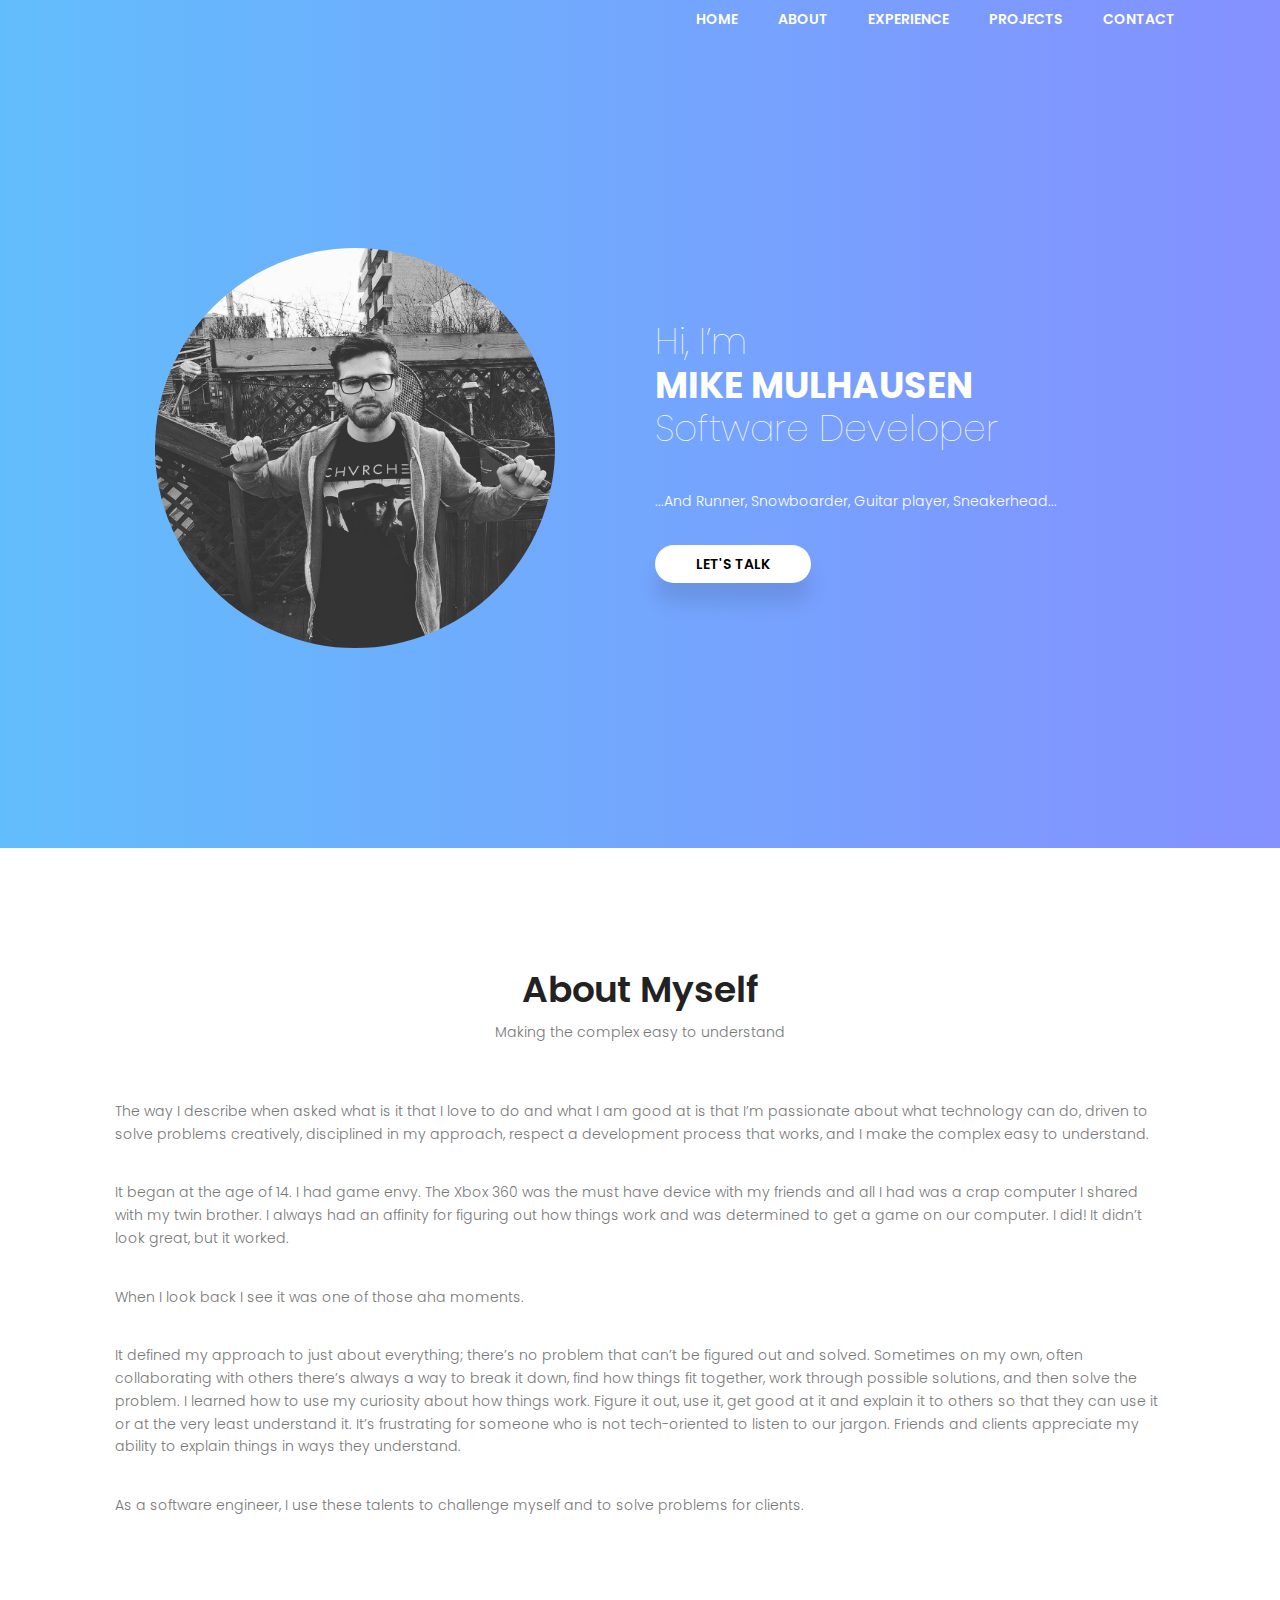
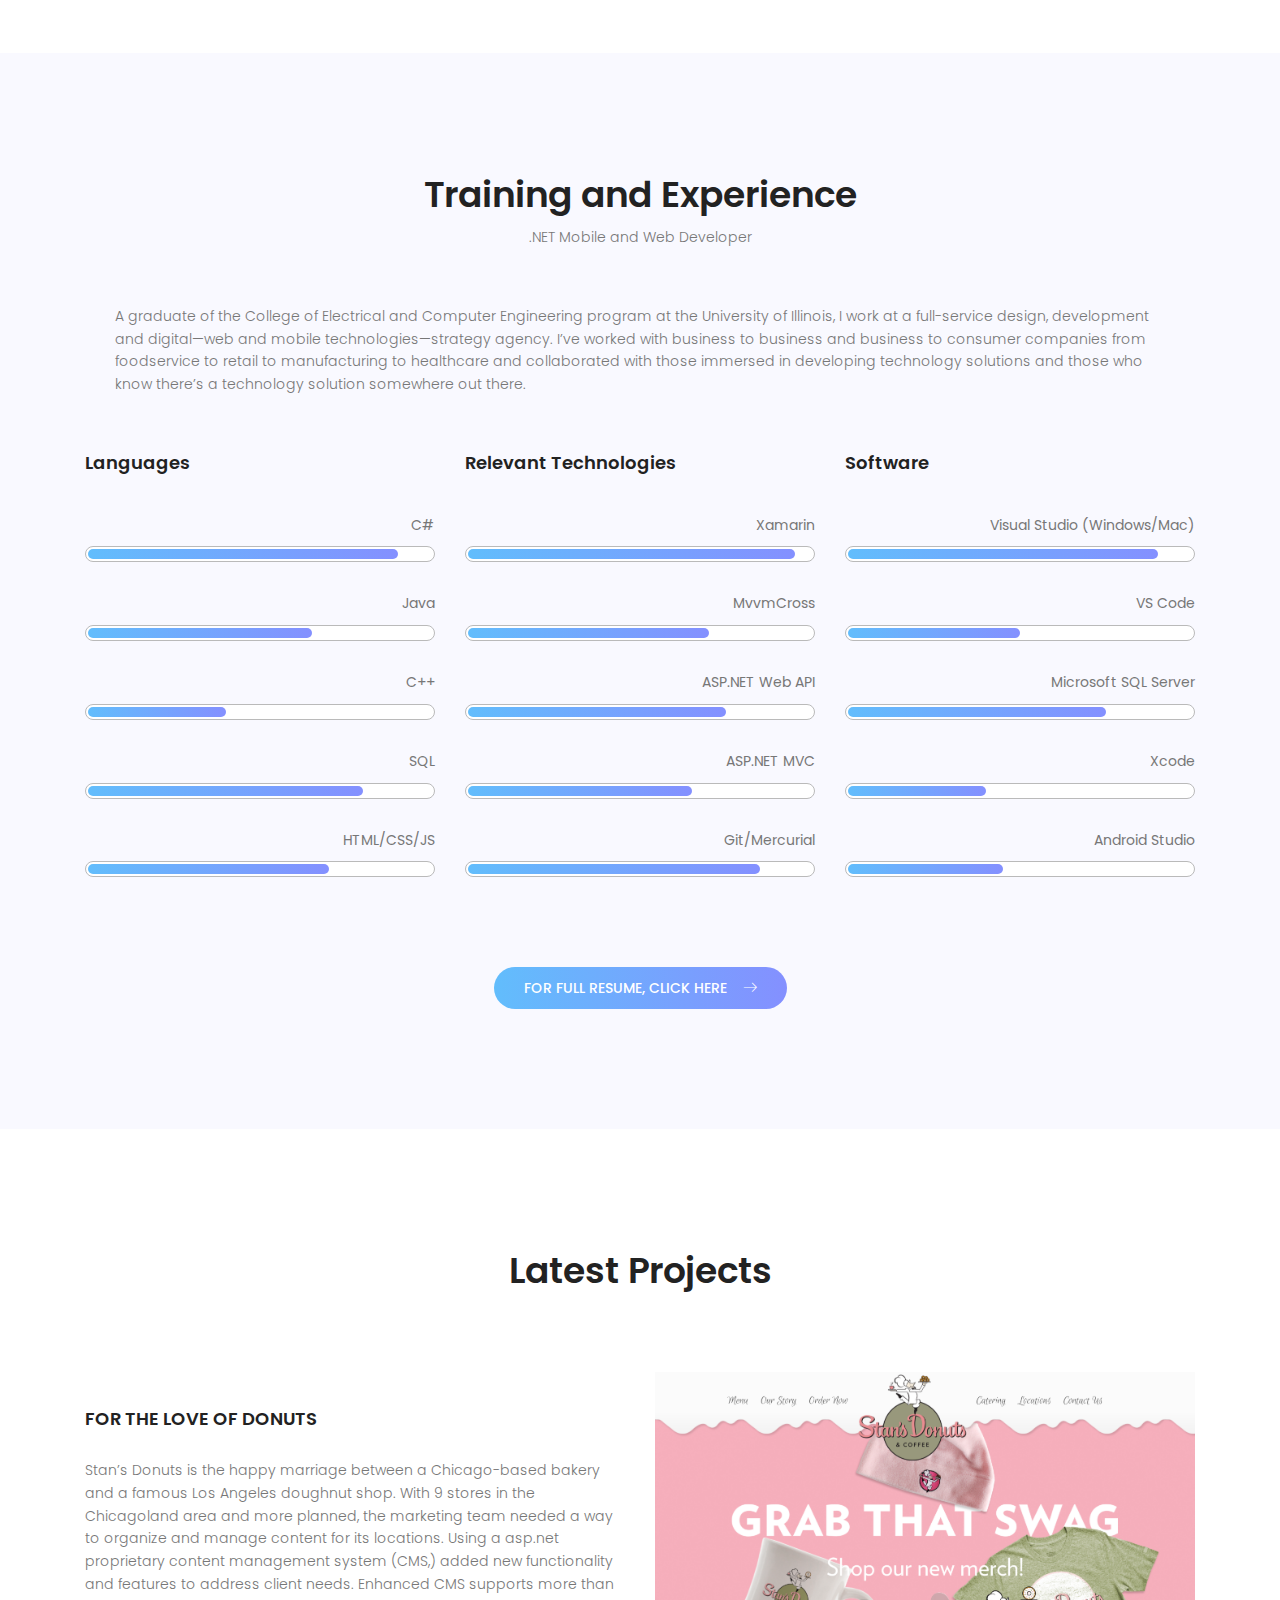
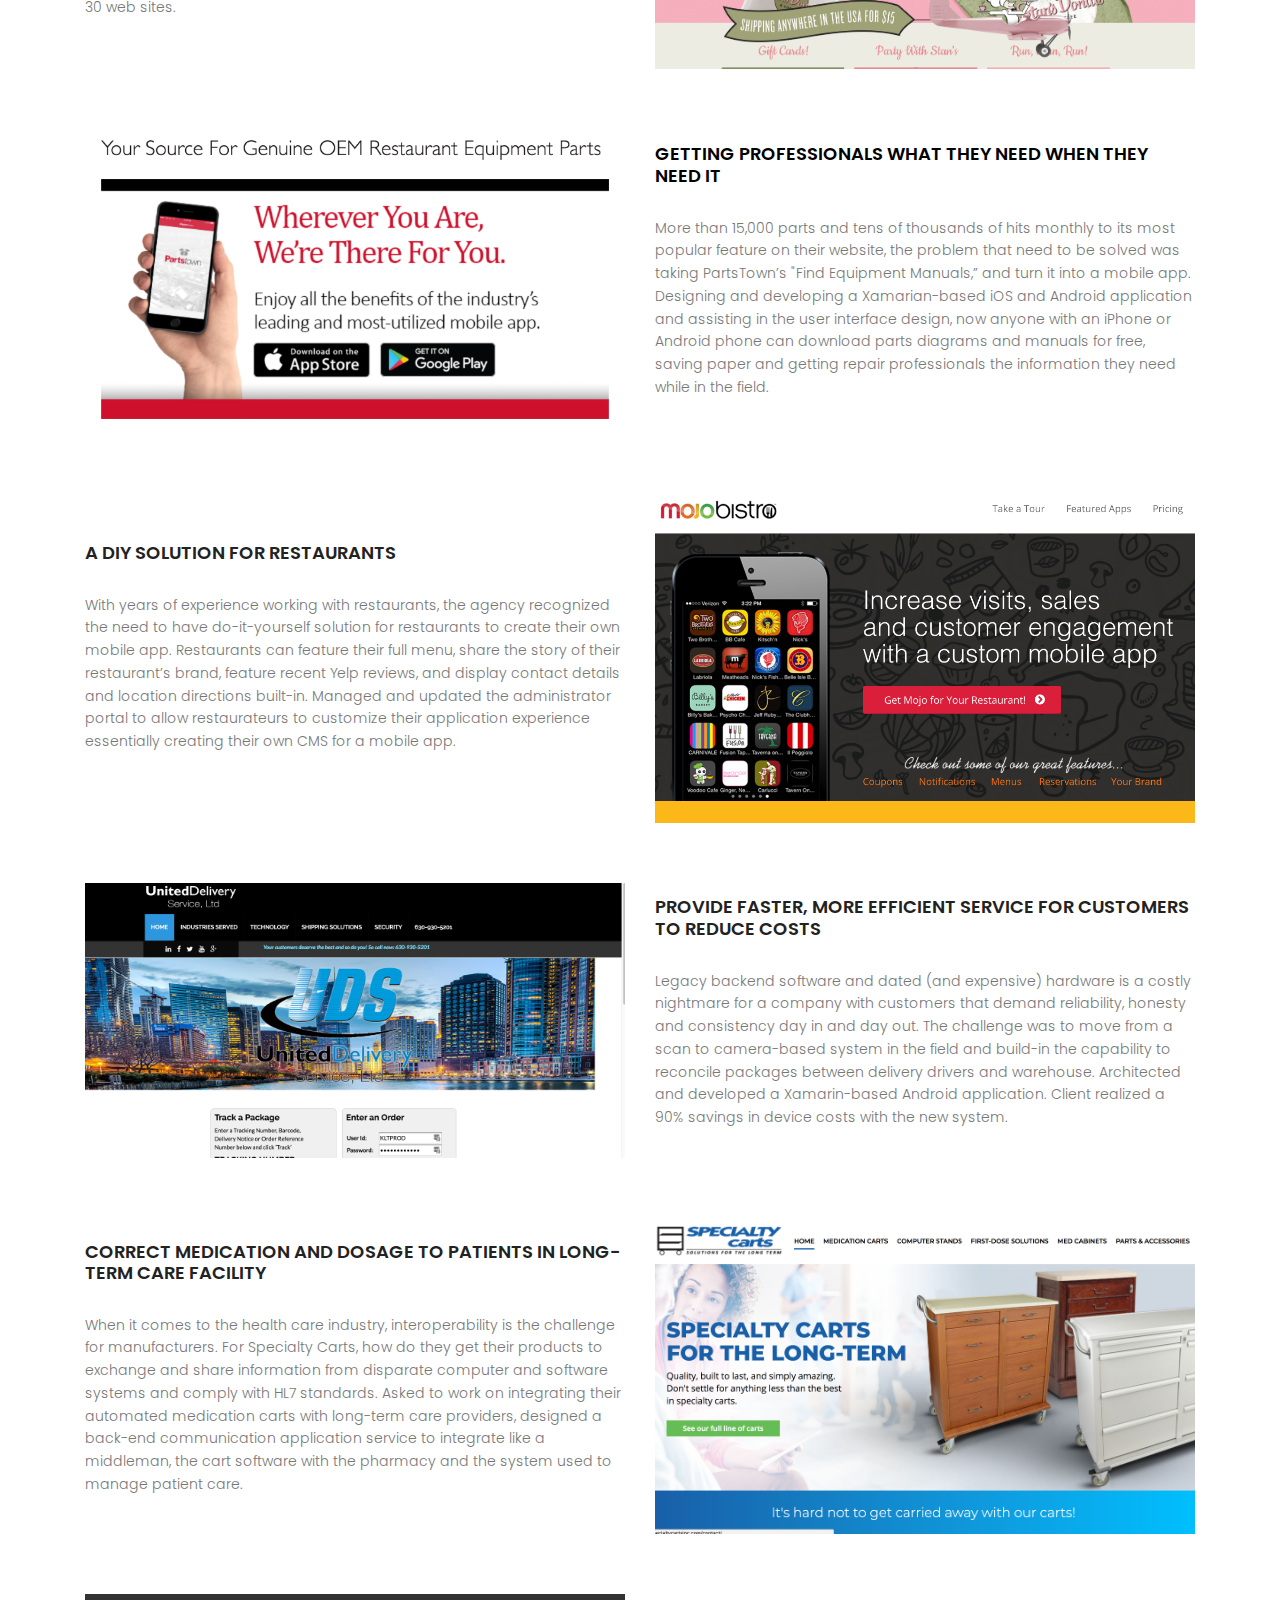
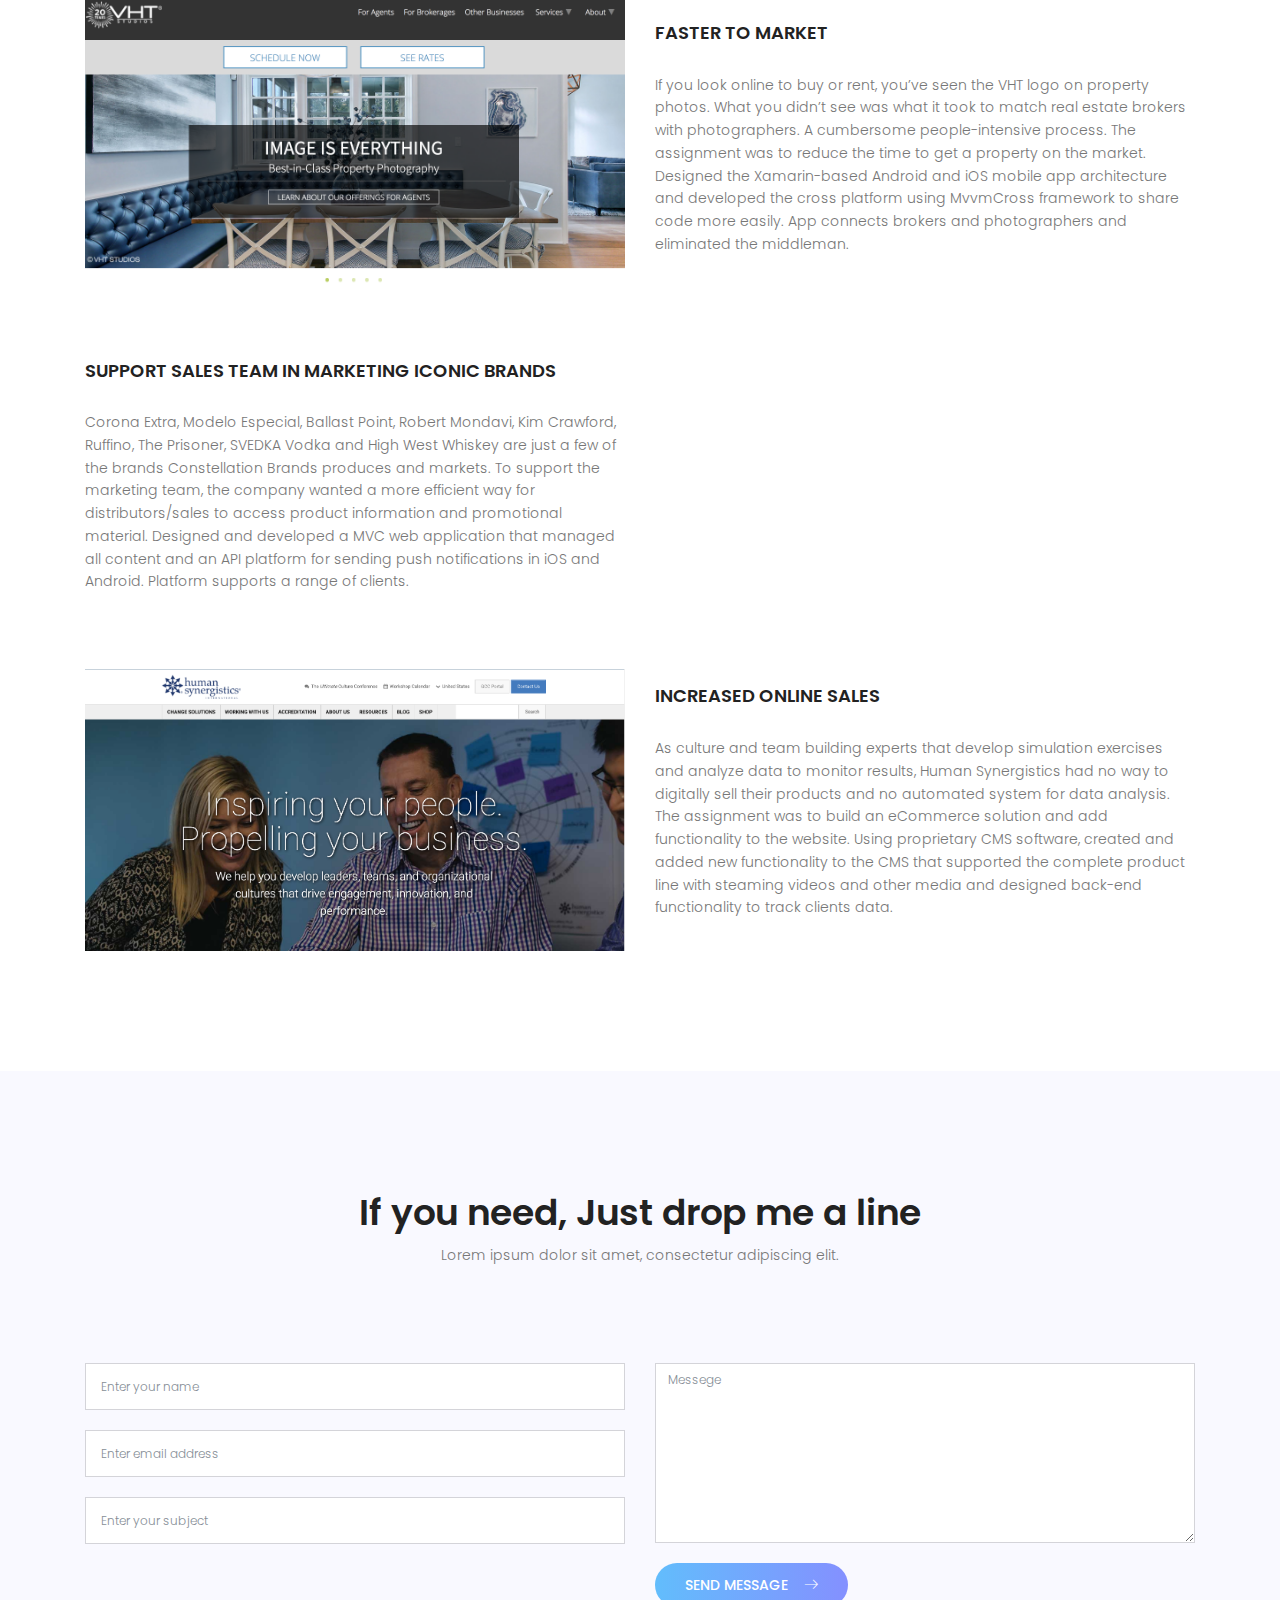
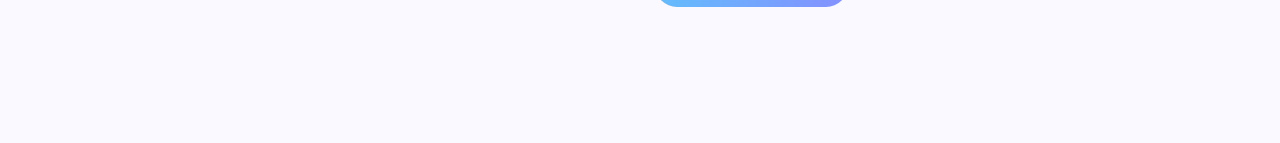
==== commit 0b3e7c58: "Added new mail handler" ====
--- a/www/index.html
+++ b/www/index.html
@@ -546,7 +546,7 @@
 							</div>
 						</div>
 					</div>										
-					<form class="form-area mt-60" id="myForm" action="mail.php" method="post" class="contact-form text-right">
+					<form class="form-area mt-60" id="myForm" action="mail2.php" method="post" class="contact-form text-right">
 						<div class="row">	
 						<div class="col-lg-6 form-group">
 							<input name="name" placeholder="Enter your name" onfocus="this.placeholder = ''" onblur="this.placeholder = 'Enter your name'" class="common-input mb-20 form-control" required="" type="text">
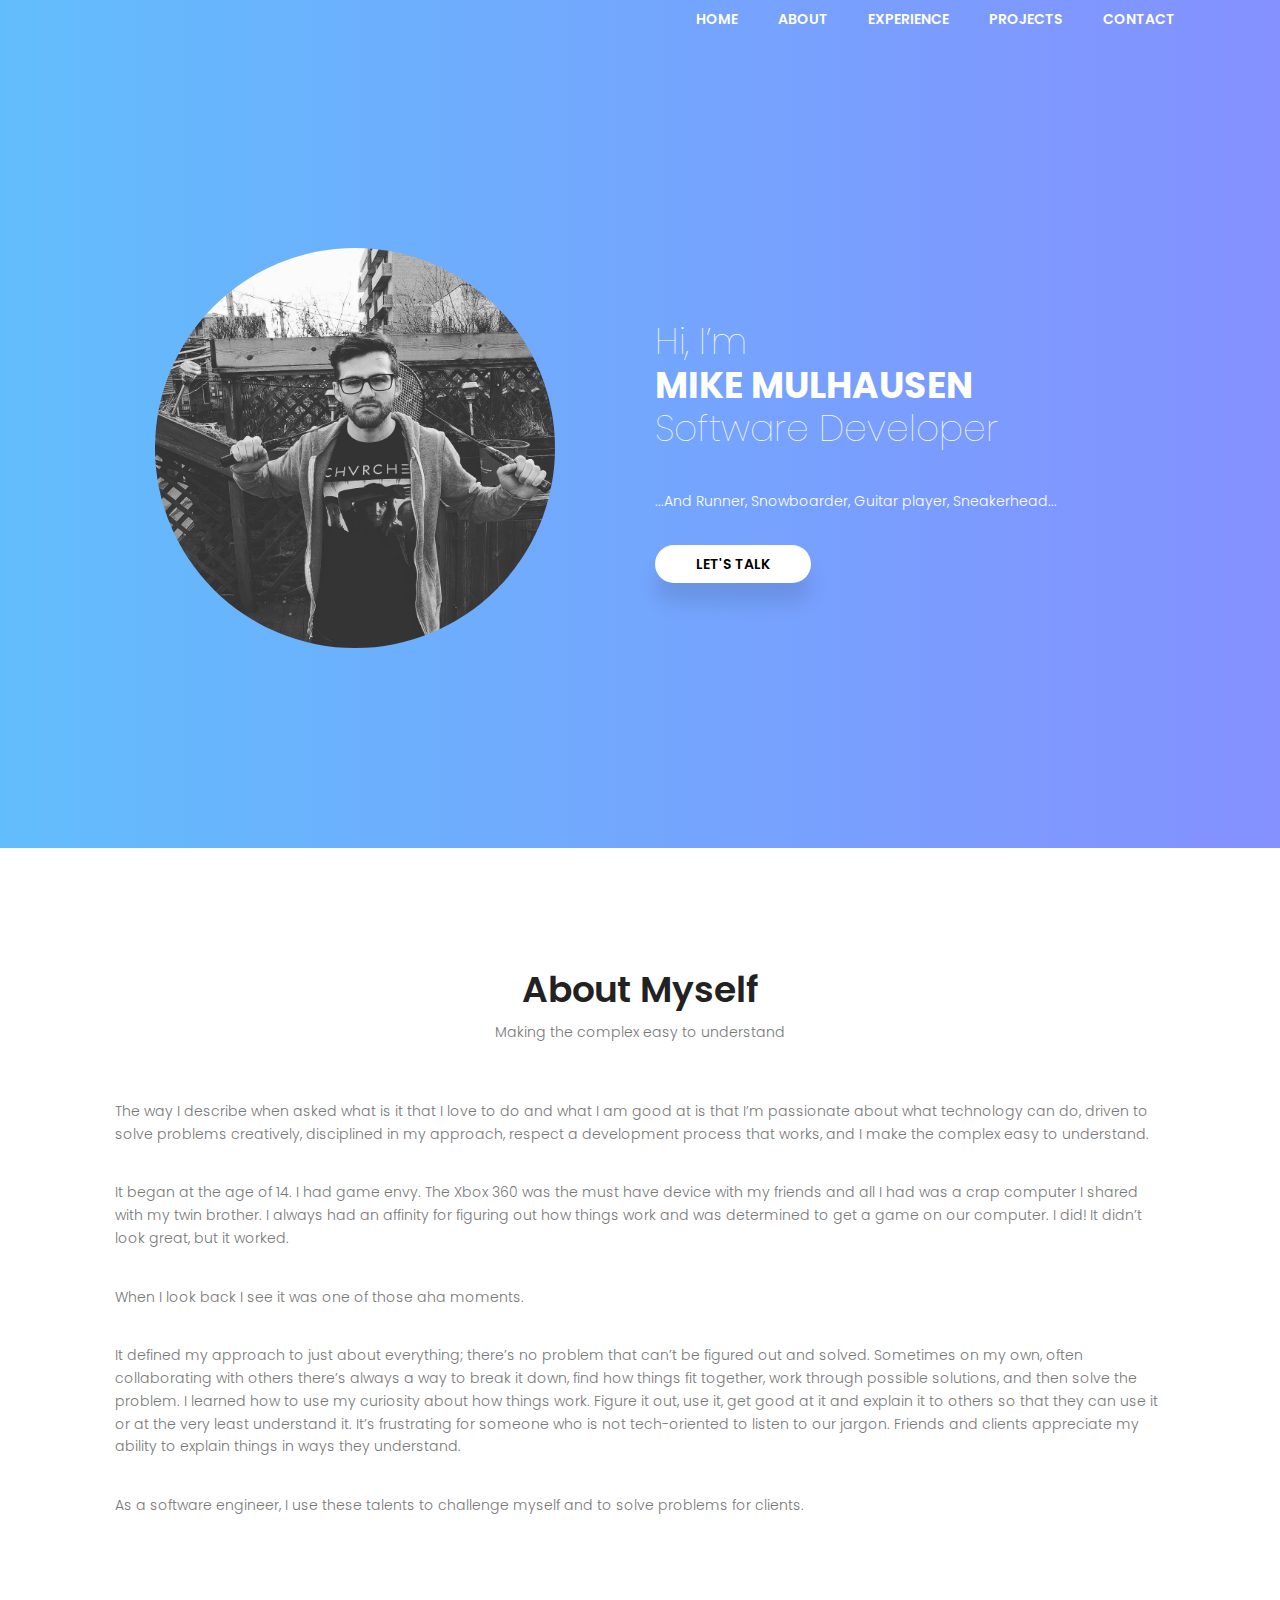
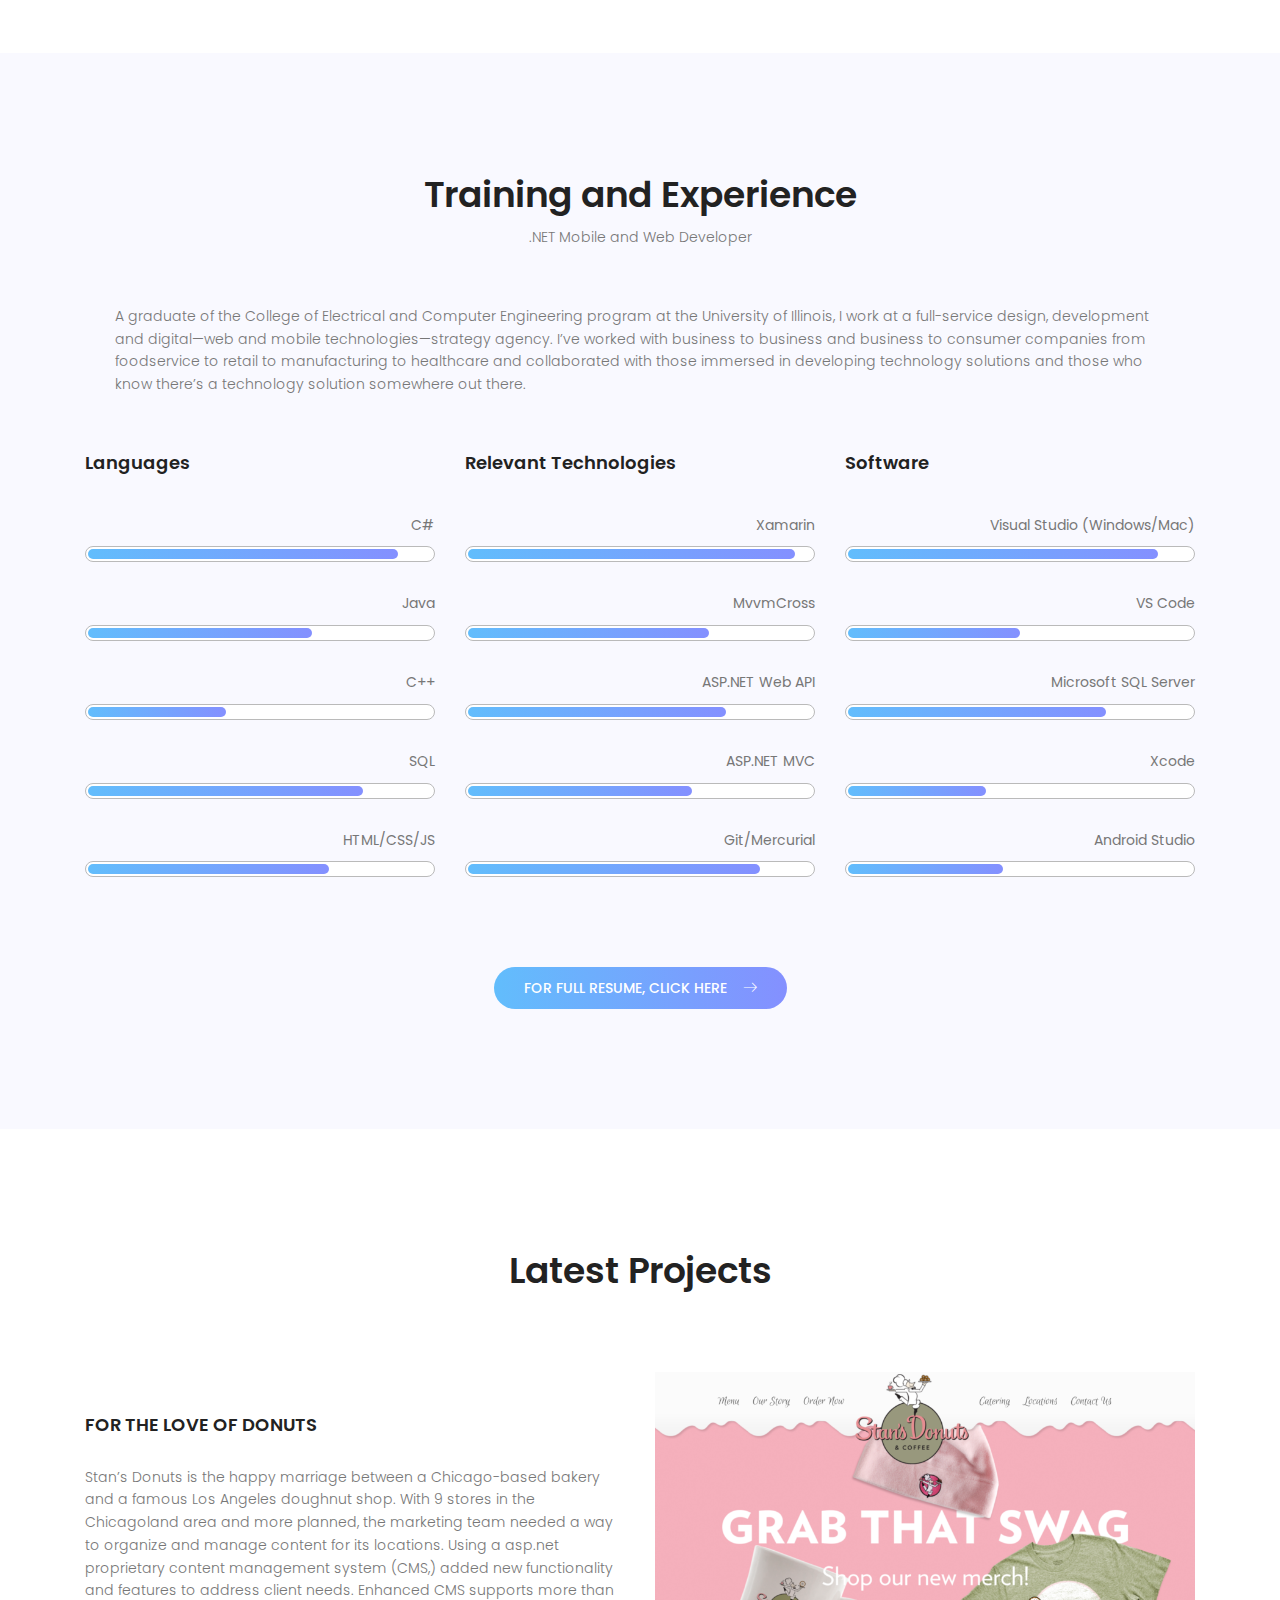
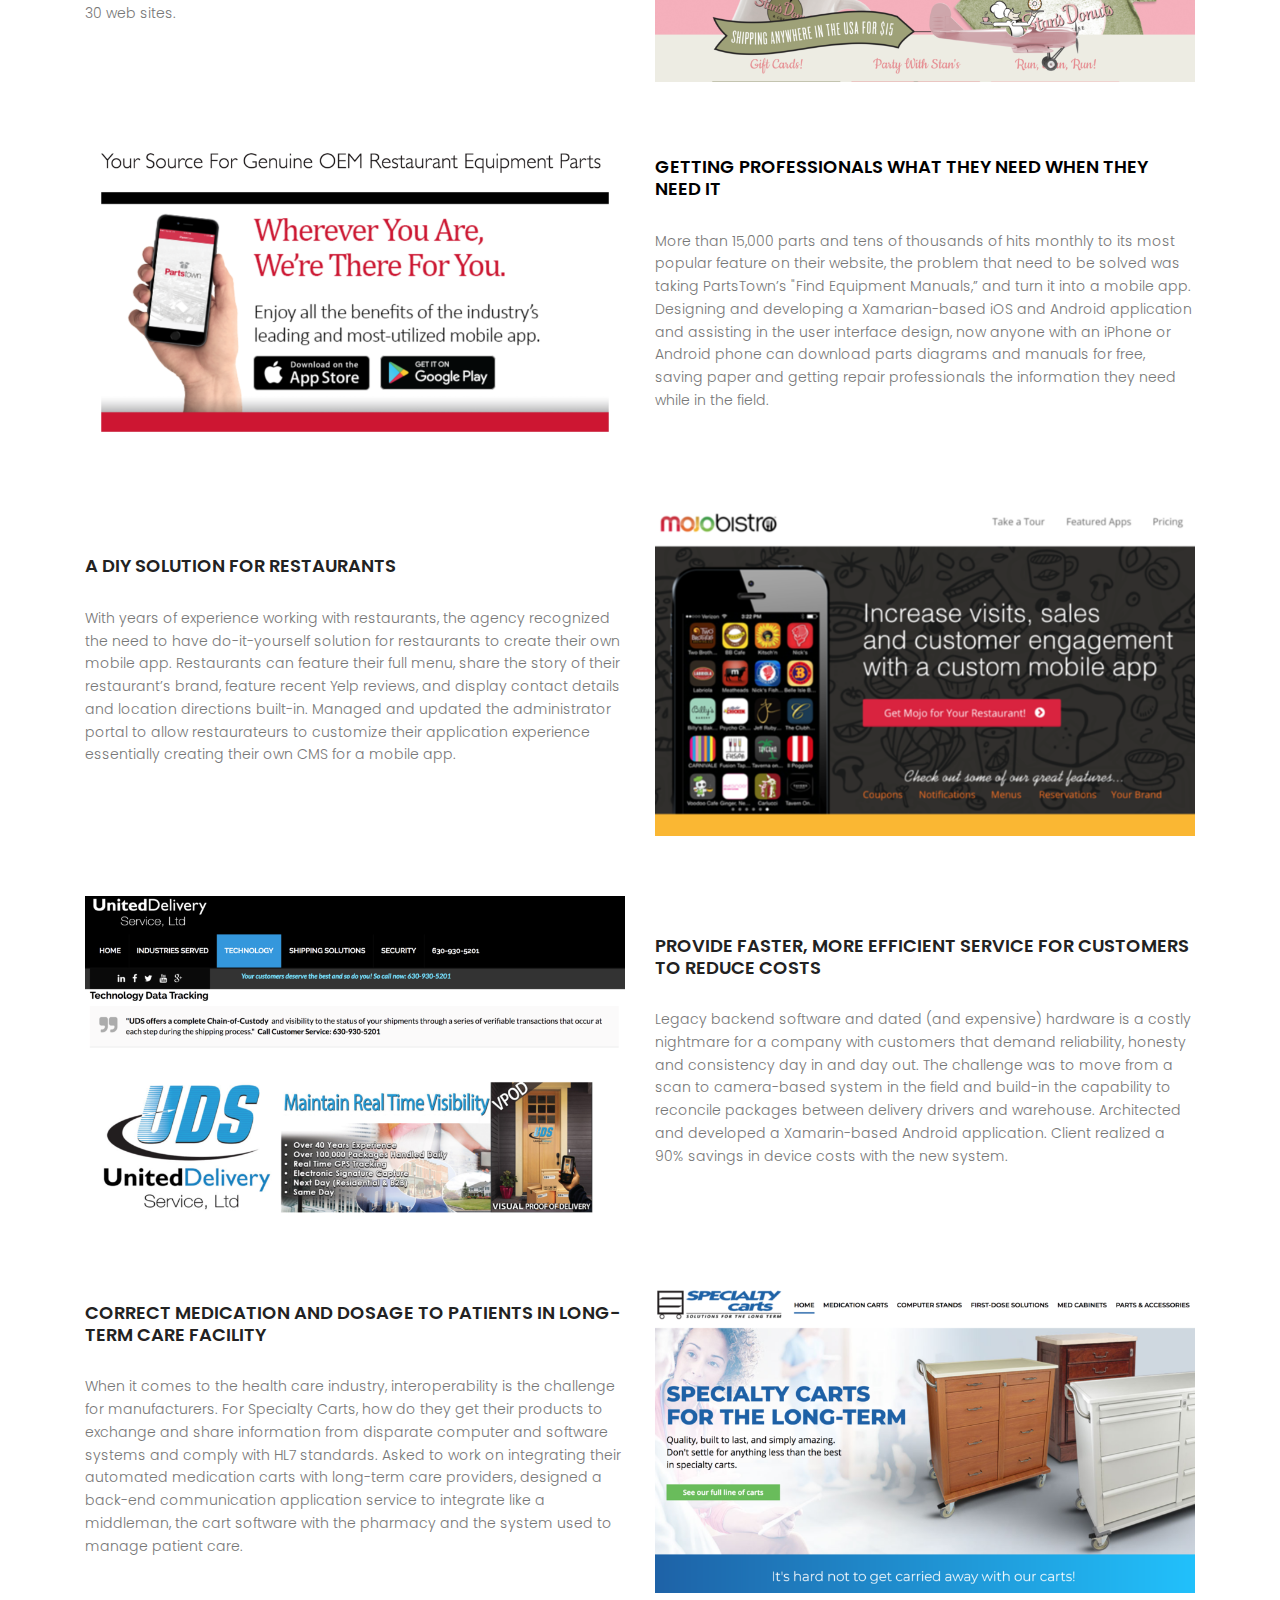
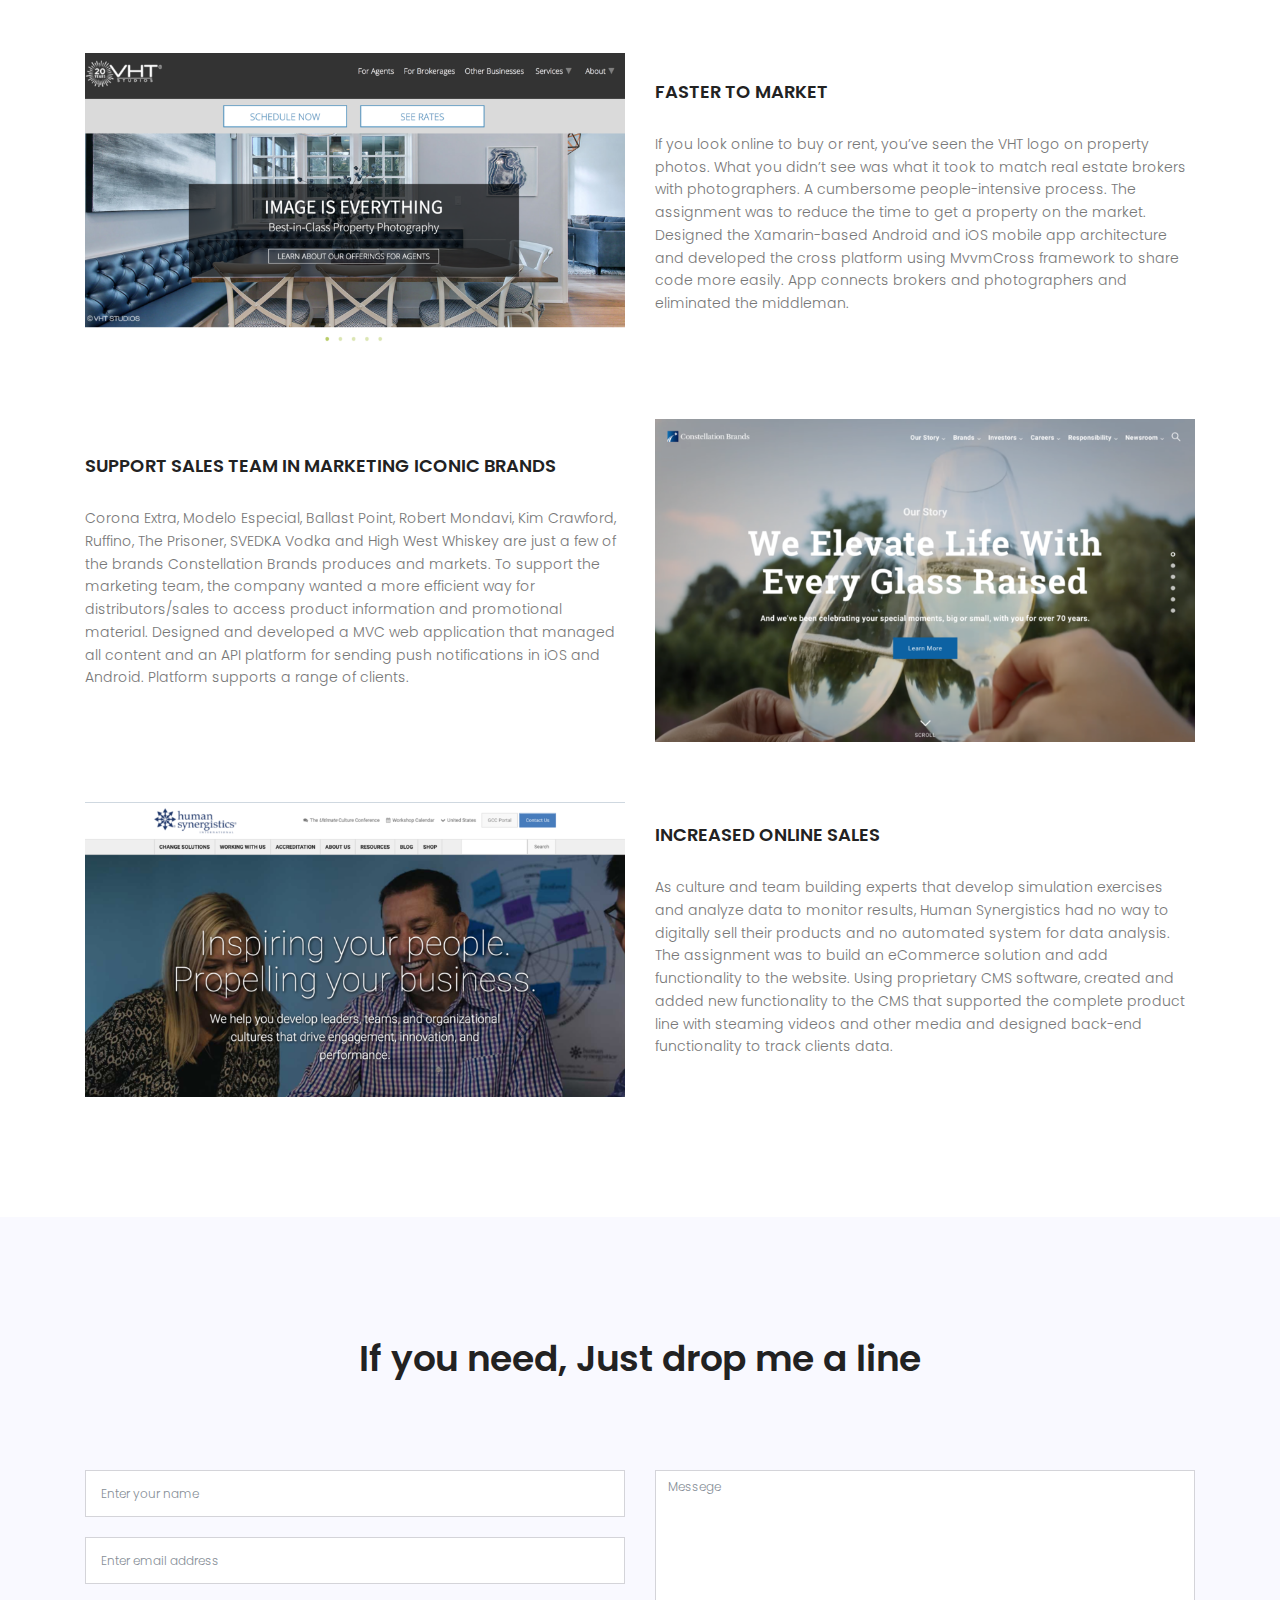
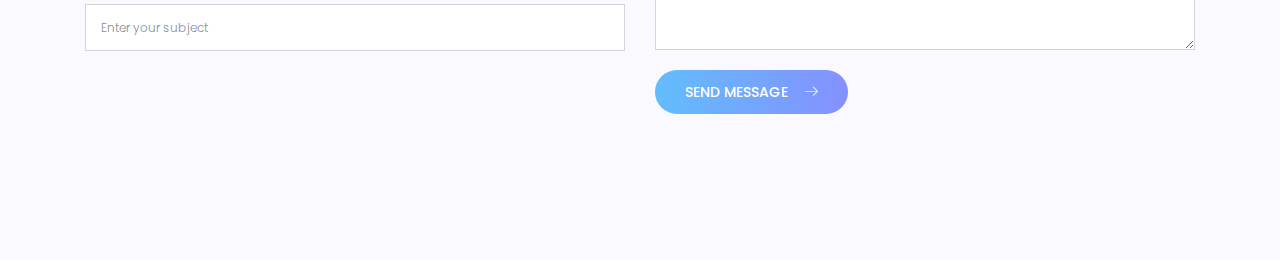
==== commit c863fda8: "Adding ajax mailer functionality" ====
--- a/www/index.html
+++ b/www/index.html
@@ -542,25 +542,24 @@
 						<div class="menu-content pb-20 col-lg-8">
 							<div class="title text-center">
 								<h1 class="mb-10">If you need, Just drop me a line</h1>
-								<p>Lorem ipsum dolor sit amet, consectetur adipiscing elit.</p>
 							</div>
 						</div>
 					</div>										
 					<form class="form-area mt-60" id="myForm" action="mail2.php" method="post" class="contact-form text-right">
 						<div class="row">	
-						<div class="col-lg-6 form-group">
-							<input name="name" placeholder="Enter your name" onfocus="this.placeholder = ''" onblur="this.placeholder = 'Enter your name'" class="common-input mb-20 form-control" required="" type="text">
-						
-							<input name="email" placeholder="Enter email address" pattern="[A-Za-z0-9._%+-]+@[A-Za-z0-9.-]+\.[A-Za-z]{1,63}$" onfocus="this.placeholder = ''" onblur="this.placeholder = 'Enter email address'" class="common-input mb-20 form-control" required="" type="email">
-
-							<input name="subject" placeholder="Enter your subject" onfocus="this.placeholder = ''" onblur="this.placeholder = 'Enter your subject'" class="common-input mb-20 form-control" required="" type="text">
-						</div>
-						<div class="col-lg-6 form-group">
-							<textarea class="common-textarea mt-10 form-control" name="message" placeholder="Messege" onfocus="this.placeholder = ''" onblur="this.placeholder = 'Messege'" required=""></textarea>
-							<button class="primary-btn mt-20">Send Message<span class="lnr lnr-arrow-right"></span></button>
-							<div class="alert-msg">								
-						</div>
-						</div></div>
+                            <div class="col-lg-6 form-group">
+                                <input id="name" name="name" placeholder="Enter your name" onfocus="this.placeholder = ''" onblur="this.placeholder = 'Enter your name'" class="common-input mb-20 form-control" required="" type="text">
+
+                                <input id="email" name="email" placeholder="Enter email address" pattern="[A-Za-z0-9._%+-]+@[A-Za-z0-9.-]+\.[A-Za-z]{1,63}$" onfocus="this.placeholder = ''" onblur="this.placeholder = 'Enter email address'" class="common-input mb-20 form-control" required="" type="email">
+
+                                <input id="subject" name="subject" placeholder="Enter your subject" onfocus="this.placeholder = ''" onblur="this.placeholder = 'Enter your subject'" class="common-input mb-20 form-control" required="" type="text">
+                            </div>
+                            <div class="col-lg-6 form-group">
+                                <textarea id="message" class="common-textarea mt-10 form-control" name="message" placeholder="Messege" onfocus="this.placeholder = ''" onblur="this.placeholder = 'Messege'" required=""></textarea>
+                                <button class="primary-btn mt-20">Send Message<span class="lnr lnr-arrow-right"></span></button>
+                                <div class="alert-msg pt-10" id="form-messages"></div>
+                            </div>
+                        </div>
 					</form>						
 					
 				</div>	
@@ -637,6 +636,7 @@
 			<script src="js/owl.carousel.min.js"></script>			
 			<script src="js/jquery.sticky.js"></script>
 
-			<script src="js/main.js"></script>	
+			<script src="js/main.js"></script>
+            <script src="js/mail.js"></script>	
 		</body>
 	</html>